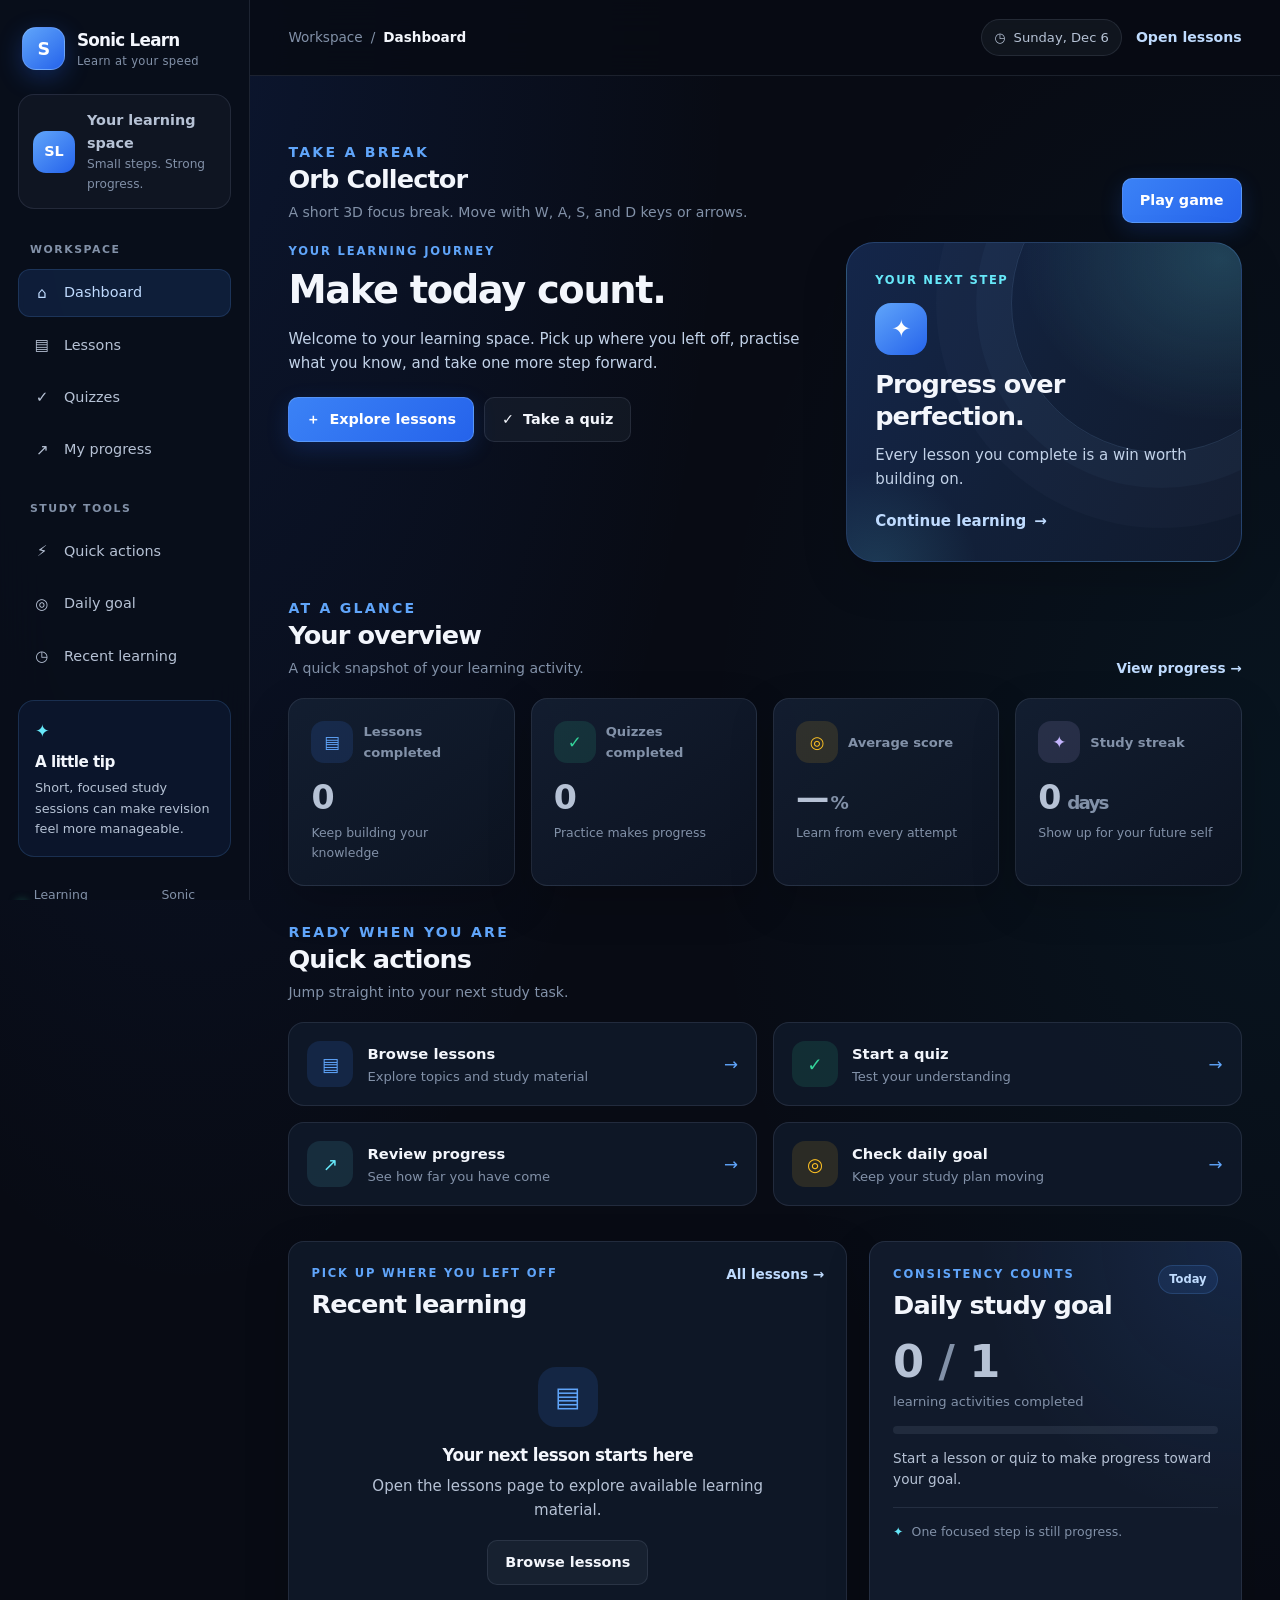
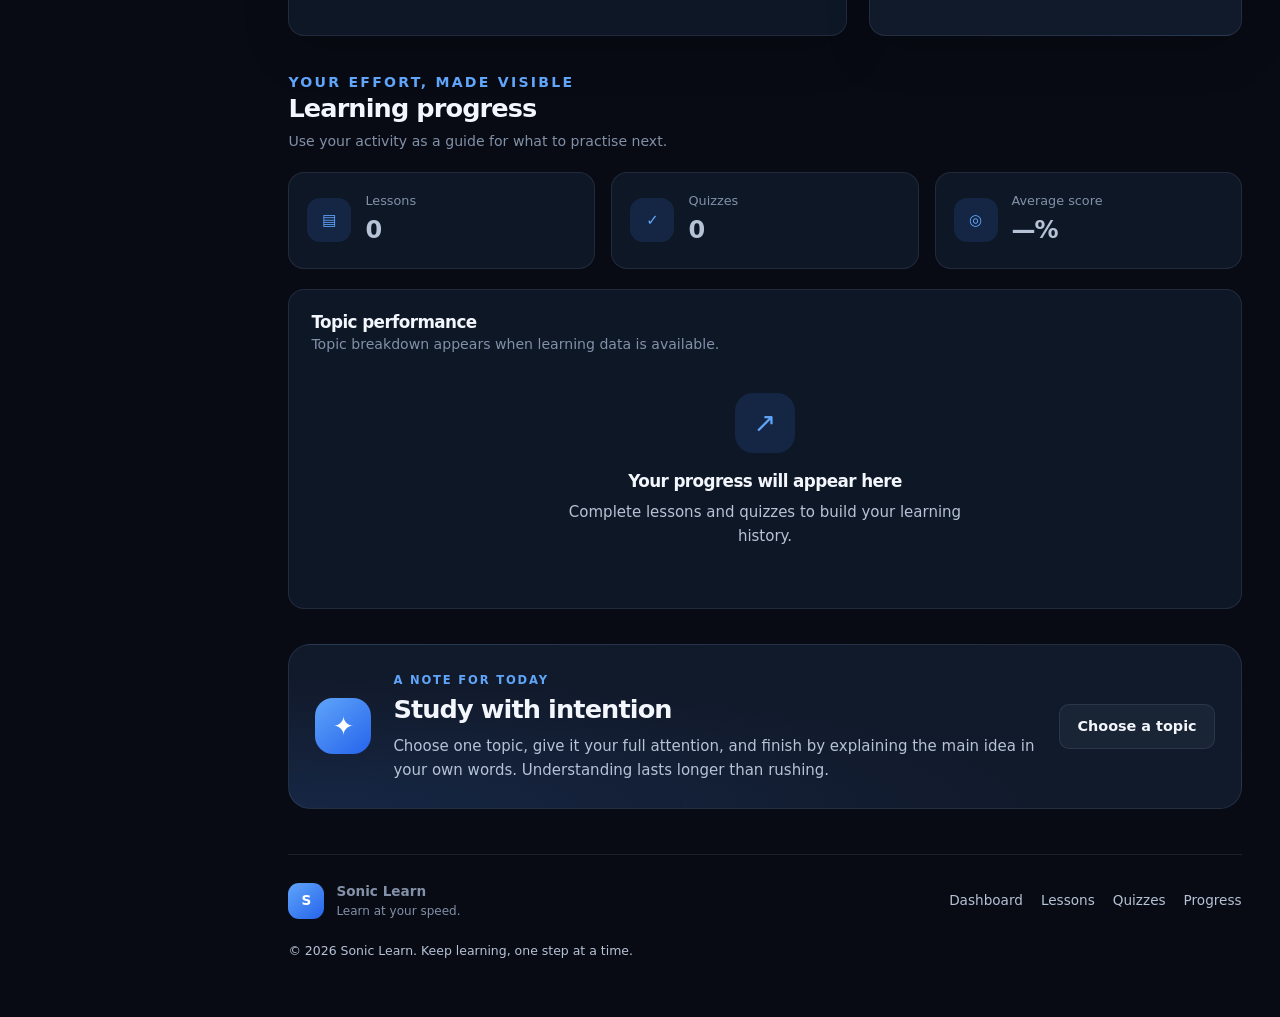
==== index.html @ dfd777ff "Edited index.html to add orb collector game" ====
<!DOCTYPE html>
<html lang="en">
<head>
    <!--
        SONIC LEARN — Dashboard
        File: index.html
        Purpose: Main learning dashboard for the Sonic Learn web app.

        IMPORTANT PROJECT STRUCTURE
        --------------------------
       index.html
       css/style.css
       js/app.js
       js/progress.js
       js/lessons.js
       js/quiz.js
       lessons.html
       quiz.html
       lessons.json
       manifest.json
       sw.js

        Keep styling in css/style.css and application logic in js/app.js.
        This file intentionally contains no embedded CSS or JavaScript.
    -->
<!-- Readers, I am sorry but I really have to tell you that I am experiencing trouble picking a hackatime project-->
    <meta http-equiv="refresh" content="1000">
    <meta charset="UTF-8">
    <meta name="viewport" content="width=device-width, initial-scale=1.0">
    <meta name="color-scheme" content="dark">
    <meta name="theme-color" content="#10182f">

    <title>Sonic Learn — Your Personal Learning Dashboard</title>
    <meta
        name="description"
        content="Sonic Learn helps you study smarter with organised lessons, quick quizzes, revision goals, learning progress, and a focused study dashboard."
    >
    <meta
        name="keywords"
        content="Sonic Learn, study dashboard, online learning, revision, lessons, quizzes, student progress, study planner"
    >
    <link rel="icon" href="favicon.ico" sizes="32x32">
    <meta name="author" content="Sonic Learn">
    <meta name="robots" content="index, follow">
    <meta name="referrer" content="strict-origin-when-cross-origin">

    <!-- Open Graph metadata for sharing -->
    <meta property="og:type" content="website">
    <meta property="og:title" content="Sonic Learn — Your Personal Learning Dashboard">
    <meta
        property="og:description"
        content="Organise lessons, practise with quizzes, set study goals, and keep track of your learning progress with Sonic Learn."
    >
    <meta property="og:site_name" content="Sonic Learn">

    <!-- Twitter/X sharing metadata -->
    <meta name="twitter:card" content="summary">
    <meta name="twitter:title" content="Sonic Learn — Your Personal Learning Dashboard">
    <meta
        name="twitter:description"
        content="A focused study dashboard for lessons, quizzes, goals, and learning progress."
    >

    <!-- Progressive Web App metadata -->
    <link rel="manifest" href="manifest.json">

    <!-- External stylesheet: keep all design rules in this file -->
    <link rel="stylesheet" href="css/style.css">

    <!-- No favicon path is declared until a real icon file exists in the repository. -->

    <!-- Application logic loads after the HTML has been parsed. -->
    <script src="js/app.js" defer></script>
    <script src="js/progress.js" defer></script>
</head>


    <!--
        ACCESSIBILITY NOTES
        - Landmarks and headings help screen-reader navigation.
        - Interactive controls use native buttons and links.
        - Dynamic values have stable IDs for js/app.js.
        - Decorative symbols are hidden from assistive technology.
    -->
<body>
    <!-- Accessibility: skip directly to the main page content. -->
    <a class="skip-link" href="#main-content">Skip to main content</a>

    <!-- Shared app shell -->
    <div class="app-shell" id="app-shell">
        <!-- Mobile backdrop used when the navigation drawer is open. -->
        <button
            class="sidebar-backdrop"
            id="sidebar-backdrop"
            type="button"
            aria-label="Close navigation menu"
            tabindex="-1"
            hidden
        ></button>

        <!-- Primary sidebar navigation -->
        <aside class="sidebar" id="sidebar" aria-label="Main sidebar">
            <div class="sidebar-header">
                <a class="brand" href="index.html" aria-label="Sonic Learn home">
                    <span class="brand-mark" aria-hidden="true">S</span>
                    <span class="brand-copy">
                        <span class="brand-name">Sonic Learn</span>
                        <span class="brand-tagline">Learn at your speed</span>
                    </span>
                </a>

                <button
                    class="icon-button sidebar-close"
                    id="sidebar-close"
                    type="button"
                    aria-label="Close navigation"
                >
                    <span aria-hidden="true">&times;</span>
                </button>
            </div>

            <div class="sidebar-profile" aria-label="Learning profile">
                <div class="profile-avatar" aria-hidden="true">SL</div>
                <div class="profile-copy">
                    <p class="profile-name" id="profile-name">Your learning space</p>
                    <p class="profile-caption">Small steps. Strong progress.</p>
                </div>
            </div>

            <nav class="navigation" aria-label="Main navigation">
                <p class="nav-heading">Workspace</p>
                <a class="nav-link active" href="index.html" aria-current="page">
                    <span class="nav-icon" aria-hidden="true">⌂</span>
                    <span>Dashboard</span>
                </a>
                <a class="nav-link" href="lessons.html">
                    <span class="nav-icon" aria-hidden="true">▤</span>
                    <span>Lessons</span>
                </a>
                <a class="nav-link" href="quiz.html">
                    <span class="nav-icon" aria-hidden="true">✓</span>
                    <span>Quizzes</span>
                </a>
                <a class="nav-link" href="#progress-section" id="progress-nav">
                    <span class="nav-icon" aria-hidden="true">↗</span>
                    <span>My progress</span>
                </a>

                <p class="nav-heading nav-heading-spaced">Study tools</p>
                <a class="nav-link" href="#quick-actions">
                    <span class="nav-icon" aria-hidden="true">⚡</span>
                    <span>Quick actions</span>
                </a>
                <a class="nav-link" href="#goal-panel">
                    <span class="nav-icon" aria-hidden="true">◎</span>
                    <span>Daily goal</span>
                </a>
                <a class="nav-link" href="#recent-learning">
                    <span class="nav-icon" aria-hidden="true">◷</span>
                    <span>Recent learning</span>
                </a>
            </nav>

            <div class="sidebar-spacer" aria-hidden="true"></div>

            <section class="sidebar-tip" aria-labelledby="sidebar-tip-title">
                <div class="sidebar-tip-icon" aria-hidden="true">✦</div>
                <h2 id="sidebar-tip-title">A little tip</h2>
                <p>Short, focused study sessions can make revision feel more manageable.</p>
            </section>

            <div class="sidebar-footer">
                <span class="status-dot" aria-hidden="true"></span>
                <span>Learning workspace</span>
                <span class="sidebar-version">Sonic Learn</span>
            </div>
        </aside>

        <!-- Main page column -->
        <div class="main-column">
            <!-- Top application bar -->
            <header class="topbar">
                <div class="topbar-left">
                    <button
                        class="icon-button menu-toggle"
                        id="menu-toggle"
                        type="button"
                        aria-controls="sidebar"
                        aria-expanded="false"
                        aria-label="Open navigation menu"
                    >
                        <span aria-hidden="true">☰</span>
                    </button>

                    <div class="breadcrumb" aria-label="Breadcrumb">
                        <span class="breadcrumb-muted">Workspace</span>
                        <span aria-hidden="true">/</span>
                        <span class="breadcrumb-current">Dashboard</span>
                    </div>
                </div>

                <div class="topbar-right">
                    <div class="today-label">
                        <span class="today-label-icon" aria-hidden="true">◷</span>
                        <time id="today-date" datetime="">Today</time>
                    </div>
                    <a class="topbar-link" href="lessons.html">Open lessons</a>
                </div>
            </header>

            <!-- Main content -->
            <main class="main-content" id="main-content" tabindex="-1">
                <div class="page-content">
                    <!-- =========== MINI GAME: ORB COLLECTOR =============-->
                     <section class="dashboard-section game-section" id="game-section" aria-labelledby="game-title">
                        <div class="section-heading">
                            <div>
                                <p class="eyebrow">TAKE A BREAK</p>
                                <h2 id="game-title">Orb Collector</h2>
                            <p class="section-description">A short 3D focus break. Move with W, A, S, and D keys or arrows.</p>
                        </div>
                        <button class="button button-primary" id="game-launch" type="button">
                            Play game
                        </button>
                        </div>

                        <div class="game-shell" id="game-shell" hidden>
                            <div class="game-frame">
                                <canvas id="gamecanvas" aria-label="Orb Collector 3D game canvas"></canvas>

                                <div class="game-hud" aria-hidden="true">
                                    <div class="game-hud-item">
                                        <span class="game-hud-label">Score</span>
                                        <span class="game-hud-value" id="game-score">0</span>
                                    </div>
                                    <div class="game-hud-item">
                                        <span class="game-hud-label">Time</span>
                                        <span class="game-hud-value" id="game-time">30</span>
                                    </div>
                                </div>
                                <div class="game-overlay" id="game-overlay">
                                    <div class="game-overlay-card">
                                        <p class="eyebrow" id="game-overlay-eyebrow">READY?</p>
                                        <h3 id="game-overlay-title">Collect the glowing orbs</h3>
                                        <p id="game-overlay-text">
                                            Use <strong> WASD</strong> or the <strong>arrow keys</strong> to move.
                                            Grab as many orbs as you can in 30 seconds.
                                        </p>
                                        <div class="game-overlay-actions">
                                            <button class="button button-primary"></button>
                                        </div>
                                    </div>
                                </div>
                            </div>
                        </div>
                    <!-- Welcome / hero -->
                    <section class="welcome-section" aria-labelledby="welcome-title">
                        <div class="welcome-copy">
                            <p class="eyebrow">YOUR LEARNING JOURNEY</p>
                            <h1 id="welcome-title">Make today count.</h1>
                            <p class="welcome-description">
                                Welcome to your learning space. Pick up where you left off,
                                practise what you know, and take one more step forward.
                            </p>
                            <div class="welcome-actions">
                                <a class="button button-primary" href="lessons.html">
                                    <span aria-hidden="true">＋</span>
                                    <span>Explore lessons</span>
                                </a>
                                <a class="button button-secondary" href="quiz.html">
                                    <span aria-hidden="true">✓</span>
                                    <span>Take a quiz</span>
                                </a>
                            </div>
                        </div>

                        <div class="hero-card" aria-label="Study encouragement">
                            <div class="hero-decoration hero-decoration-one" aria-hidden="true"></div>
                            <div class="hero-decoration hero-decoration-two" aria-hidden="true"></div>
                            <div class="hero-card-content">
                                <span class="hero-label">YOUR NEXT STEP</span>
                                <div class="hero-symbol" aria-hidden="true">✦</div>
                                <h2>Progress over perfection.</h2>
                                <p>Every lesson you complete is a win worth building on.</p>
                                <a class="hero-link" href="#recent-learning">
                                    Continue learning
                                    <span aria-hidden="true">→</span>
                                </a>
                            </div>
                        </div>
                    </section>

                    <!--
                        These are display targets, not hard-coded analytics.
                        js/app.js should populate them from real local app data.
                        Use a dash or zero when no user activity exists.
                    -->
                    <!-- Dashboard statistics -->
                    <section class="dashboard-section" aria-labelledby="overview-title">
                        <div class="section-heading">
                            <div>
                                <p class="eyebrow">AT A GLANCE</p>
                                <h2 id="overview-title">Your overview</h2>
                                <p class="section-description">
                                    A quick snapshot of your learning activity.
                                </p>
                            </div>
                            <a class="text-link" href="#progress-section">View progress <span aria-hidden="true">→</span></a>
                        </div>

                        <div class="stats-grid">
                            <article class="stat-card stat-card-lessons">
                                <div class="stat-card-top">
                                    <span class="stat-icon" aria-hidden="true">▤</span>
                                    <span class="stat-label">Lessons completed</span>
                                </div>
                                <p class="stat-value" id="lessons-completed" aria-live="polite">0</p>
                                <p class="stat-footnote">Keep building your knowledge</p>
                            </article>

                            <article class="stat-card stat-card-quizzes">
                                <div class="stat-card-top">
                                    <span class="stat-icon" aria-hidden="true">✓</span>
                                    <span class="stat-label">Quizzes completed</span>
                                </div>
                                <p class="stat-value" id="quizzes-completed" aria-live="polite">0</p>
                                <p class="stat-footnote">Practice makes progress</p>
                            </article>

                            <article class="stat-card stat-card-score">
                                <div class="stat-card-top">
                                    <span class="stat-icon" aria-hidden="true">◎</span>
                                    <span class="stat-label">Average score</span>
                                </div>
                                <p class="stat-value"><span id="average-score">—</span><span class="stat-unit">%</span></p>
                                <p class="stat-footnote">Learn from every attempt</p>
                            </article>

                            <article class="stat-card stat-card-streak">
                                <div class="stat-card-top">
                                    <span class="stat-icon" aria-hidden="true">✦</span>
                                    <span class="stat-label">Study streak</span>
                                </div>
                                <p class="stat-value"><span id="study-streak">0</span><span class="stat-unit"> days</span></p>
                                <p class="stat-footnote">Show up for your future self</p>
                            </article>
                        </div>
                    </section>

                    <!--
                        The .quick-action cards are links for fast navigation.
                        Their pill / semicircle ends are controlled in css/style.css.
                        Keep CSS out of this HTML file to preserve the project structure.
                    -->
                    <!-- Quick actions -->
                    <section class="dashboard-section quick-actions-section" id="quick-actions" aria-labelledby="quick-actions-title">
                        <div class="section-heading">
                            <div>
                                <p class="eyebrow">READY WHEN YOU ARE</p>
                                <h2 id="quick-actions-title">Quick actions</h2>
                                <p class="section-description">Jump straight into your next study task.</p>
                            </div>
                        </div>

                        <div class="quick-actions-grid">
                            <a class="quick-action quick-action-lessons" href="lessons.html">
                                <span class="quick-action-icon" aria-hidden="true">▤</span>
                                <span class="quick-action-copy">
                                    <span class="quick-action-title">Browse lessons</span>
                                    <span class="quick-action-description">Explore topics and study material</span>
                                </span>
                                <span class="quick-action-arrow" aria-hidden="true">→</span>
                            </a>

                            <a class="quick-action quick-action-quiz" href="quiz.html">
                                <span class="quick-action-icon" aria-hidden="true">✓</span>
                                <span class="quick-action-copy">
                                    <span class="quick-action-title">Start a quiz</span>
                                    <span class="quick-action-description">Test your understanding</span>
                                </span>
                                <span class="quick-action-arrow" aria-hidden="true">→</span>
                            </a>

                            <a class="quick-action quick-action-progress" href="#progress-section" id="view-progress">
                                <span class="quick-action-icon" aria-hidden="true">↗</span>
                                <span class="quick-action-copy">
                                    <span class="quick-action-title">Review progress</span>
                                    <span class="quick-action-description">See how far you have come</span>
                                </span>
                                <span class="quick-action-arrow" aria-hidden="true">→</span>
                            </a>

                            <a class="quick-action quick-action-goal" href="#goal-panel">
                                <span class="quick-action-icon" aria-hidden="true">◎</span>
                                <span class="quick-action-copy">
                                    <span class="quick-action-title">Check daily goal</span>
                                    <span class="quick-action-description">Keep your study plan moving</span>
                                </span>
                                <span class="quick-action-arrow" aria-hidden="true">→</span>
                            </a>
                        </div>
                    </section>

                    <!--
                        Recent learning should show real saved lesson history when available.
                        The empty state remains useful before a learner has started.
                    -->
                    <!-- Main content grid: recent learning and daily goal -->
                    <div class="content-grid">
                        <section class="content-panel recent-learning-panel" id="recent-learning" aria-labelledby="recent-learning-title">
                            <div class="panel-heading">
                                <div>
                                    <p class="eyebrow">PICK UP WHERE YOU LEFT OFF</p>
                                    <h2 id="recent-learning-title">Recent learning</h2>
                                </div>
                                <a class="text-link" href="lessons.html">All lessons <span aria-hidden="true">→</span></a>
                            </div>

                            <div class="recent-lessons-list" id="recent-lessons" aria-live="polite" aria-busy="false">
                                <div class="empty-state">
                                    <span class="empty-state-icon" aria-hidden="true">▤</span>
                                    <h3>Your next lesson starts here</h3>
                                    <p>Open the lessons page to explore available learning material.</p>
                                    <a class="button button-secondary" href="lessons.html">Browse lessons</a>
                                </div>
                            </div>

                            <noscript>
                                <p class="notice">
                                    JavaScript is turned off. You can still open the lessons and quiz pages
                                    using the links above.
                                </p>
                            </noscript>
                        </section>

                        <section class="content-panel goal-panel" id="goal-panel" aria-labelledby="goal-title">
                            <div class="panel-heading">
                                <div>
                                    <p class="eyebrow">CONSISTENCY COUNTS</p>
                                    <h2 id="goal-title">Daily study goal</h2>
                                </div>
                                <span class="goal-badge" aria-label="Daily target">Today</span>
                            </div>

                            <div class="goal-summary">
                                <p class="goal-number">
                                    <span id="goal-completed">0</span>
                                    <span class="goal-divider" aria-hidden="true">/</span>
                                    <span id="goal-target">1</span>
                                </p>
                                <p class="goal-unit">learning activities completed</p>
                            </div>

                            <div
                                class="goal-progressbar"
                                id="goal-progressbar"
                                role="progressbar"
                                aria-label="Daily study goal progress"
                                aria-valuemin="0"
                                aria-valuemax="1"
                                aria-valuenow="0"
                            >
                                <div class="goal-progress-fill" id="goal-progress-fill"></div>
                            </div>

                            <p class="goal-message" id="goal-message" aria-live="polite">
                                Start a lesson or quiz to make progress toward your goal.
                            </p>

                            <div class="goal-footer">
                                <span class="goal-footer-icon" aria-hidden="true">✦</span>
                                <span>One focused step is still progress.</span>
                            </div>
                        </section>
                    </div>

                    <!--
                        Keep the IDs in this section aligned with js/app.js.
                        Do not display fabricated topic scores or activity totals.
                    -->
                    <!-- Detailed progress section -->
                    <section class="dashboard-section progress-section" id="progress-section" aria-labelledby="progress-title">
                        <div class="section-heading">
                            <div>
                                <p class="eyebrow">YOUR EFFORT, MADE VISIBLE</p>
                                <h2 id="progress-title">Learning progress</h2>
                                <p class="section-description">
                                    Use your activity as a guide for what to practise next.
                                </p>
                            </div>
                        </div>

                        <div class="progress-summary-grid" id="progress-summary">
                            <article class="progress-summary-card">
                                <span class="progress-summary-icon" aria-hidden="true">▤</span>
                                <div>
                                    <p class="progress-summary-label">Lessons</p>
                                    <p class="progress-summary-value" id="progress-lessons-value">0</p>
                                </div>
                            </article>
                            <article class="progress-summary-card">
                                <span class="progress-summary-icon" aria-hidden="true">✓</span>
                                <div>
                                    <p class="progress-summary-label">Quizzes</p>
                                    <p class="progress-summary-value" id="progress-quizzes-value">0</p>
                                </div>
                            </article>
                            <article class="progress-summary-card">
                                <span class="progress-summary-icon" aria-hidden="true">◎</span>
                                <div>
                                    <p class="progress-summary-label">Average score</p>
                                    <p class="progress-summary-value"><span id="progress-average-value">—</span>%</p>
                                </div>
                            </article>
                        </div>

                        <div class="topic-performance-panel">
                            <div class="panel-heading">
                                <div>
                                    <h3>Topic performance</h3>
                                    <p class="section-description">
                                        Topic breakdown appears when learning data is available.
                                    </p>
                                </div>
                            </div>
                            <div class="topic-performance" id="topic-performance" aria-live="polite">
                                <div class="empty-state empty-state-compact">
                                    <span class="empty-state-icon" aria-hidden="true">↗</span>
                                    <h3>Your progress will appear here</h3>
                                    <p>Complete lessons and quizzes to build your learning history.</p>
                                </div>
                            </div>
                        </div>
                    </section>

                    <!-- Study guidance -->
                    <section class="dashboard-section study-guidance" aria-labelledby="study-guidance-title">
                        <div class="guidance-card">
                            <div class="guidance-icon" aria-hidden="true">✦</div>
                            <div class="guidance-copy">
                                <p class="eyebrow">A NOTE FOR TODAY</p>
                                <h2 id="study-guidance-title">Study with intention</h2>
                                <p>
                                    Choose one topic, give it your full attention, and finish by explaining
                                    the main idea in your own words. Understanding lasts longer than rushing.
                                </p>
                            </div>
                            <a class="button button-secondary" href="lessons.html">Choose a topic</a>
                        </div>
                    </section>

                    <!-- Footer: primary routes repeated for convenient navigation. -->
                    <!-- Footer links -->
                    <footer class="page-footer">
                        <div class="footer-brand">
                            <span class="footer-brand-mark" aria-hidden="true">S</span>
                            <span>
                                <strong>Sonic Learn</strong>
                                <span class="footer-tagline">Learn at your speed.</span>
                            </span>
                        </div>

                        <nav class="footer-navigation" aria-label="Footer navigation">
                            <a href="index.html">Dashboard</a>
                            <a href="lessons.html">Lessons</a>
                            <a href="quiz.html">Quizzes</a>
                            <a href="#progress-section">Progress</a>
                        </nav>

                        <p class="footer-copyright">
                            <span>&copy;</span>
                            <span id="footer-year">2026</span>
                            Sonic Learn. Keep learning, one step at a time.
                        </p>
                    </footer>
                </div>
            </main>
        </div>
    </div>

    <!-- Optional fallback announcement target for app.js accessibility messages. -->
    <div class="visually-hidden" id="app-announcer" role="status" aria-live="polite" aria-atomic="true"></div>

</body>
</html>
---- css/style.css ----
/* =========================================================
   SONIC LEARN — Main Stylesheet
   File: css/style.css
   Theme: Dark glassmorphism / Electric blue
   ========================================================= */

/* ---------- 1. Design tokens ---------- */
:root {
  color-scheme: dark;

  --bg: #080b14;
  --bg-soft: #0e1423;
  --surface: #111a2b;
  --surface-raised: #172238;
  --surface-glass: rgba(17, 26, 43, 0.82);

  --primary: #60a5fa;
  --primary-strong: #3b82f6;
  --primary-soft: rgba(59, 130, 246, 0.14);
  --cyan: #67e8f9;
  --green: #34d399;
  --orange: #fbbf24;
  --red: #fb7185;
  --purple: #c4b5fd;

  --text: #f3f6fc;
  --text-soft: #b6c2d5;
  --muted: #8291a8;
  --border: rgba(148, 163, 184, 0.15);
  --border-active: rgba(96, 165, 250, 0.45);

  --sidebar-width: 250px;
  --topbar-height: 76px;

  --radius-sm: 10px;
  --radius-md: 16px;
  --radius-lg: 22px;
  --radius-xl: 28px;

  --shadow-card: 0 16px 45px rgba(0, 0, 0, 0.18);
  --transition: 180ms ease;
}

/* ---------- 2. Reset and base ---------- */
* {
  box-sizing: border-box;
}

html {
  min-height: 100%;
  scroll-behavior: smooth;
  scroll-padding-top: 90px;
}

body {
  margin: 0;
  min-height: 100vh;
  background:
    radial-gradient(ellipse at 15% 0%, rgba(37, 99, 235, 0.13), transparent 35%),
    radial-gradient(ellipse at 100% 30%, rgba(8, 145, 178, 0.07), transparent 32%),
    var(--bg);
  color: var(--text);
  font-family: Inter, ui-sans-serif, system-ui, -apple-system,
    BlinkMacSystemFont, "Segoe UI", sans-serif;
  font-size: 15px;
  line-height: 1.6;
  -webkit-font-smoothing: antialiased;
}

button,
input,
select,
textarea {
  font: inherit;
}

button {
  color: inherit;
}

button,
a,
input,
select,
textarea {
  -webkit-tap-highlight-color: transparent;
}

a {
  color: inherit;
  text-decoration: none;
}

button:focus-visible,
a:focus-visible,
input:focus-visible,
select:focus-visible,
textarea:focus-visible {
  outline: 3px solid rgba(96, 165, 250, 0.8);
  outline-offset: 3px;
}

button:disabled {
  cursor: not-allowed;
  opacity: 0.55;
}

img,
svg {
  max-width: 100%;
}

img {
  display: block;
}

::selection {
  color: white;
  background: rgba(59, 130, 246, 0.65);
}

::-webkit-scrollbar {
  width: 9px;
  height: 9px;
}

::-webkit-scrollbar-track {
  background: var(--bg);
}

::-webkit-scrollbar-thumb {
  background: #29364c;
  border: 2px solid var(--bg);
  border-radius: 999px;
}

[hidden] {
  display: none !important;
}

/* ---------- 3. Typography ---------- */
h1,
h2,
h3,
h4,
p {
  margin-top: 0;
}

h1,
h2,
h3,
h4 {
  color: var(--text);
  line-height: 1.25;
  letter-spacing: -0.035em;
}

h1 {
  font-size: clamp(1.8rem, 3vw, 2.65rem);
  font-weight: 800;
}

h2 {
  font-size: clamp(1.3rem, 2vw, 1.7rem);
  font-weight: 750;
}

h3 {
  font-size: 1.05rem;
  font-weight: 700;
}

p {
  color: var(--text-soft);
}

small,
.text-muted {
  color: var(--muted);
}

.eyebrow {
  margin-bottom: 6px;
  color: var(--primary);
  font-size: 0.72rem;
  font-weight: 800;
  letter-spacing: 0.16em;
  text-transform: uppercase;
}

.section-description {
  margin: 0;
  color: var(--muted);
  font-size: 0.88rem;
}

.gradient-text {
  color: var(--primary);
  background: linear-gradient(110deg, #93c5fd, #60a5fa, #67e8f9);
  background-clip: text;
  -webkit-background-clip: text;
  -webkit-text-fill-color: transparent;
}

/* ---------- 4. Main application layout ---------- */
.app-shell {
  display: flex;
  min-height: 100vh;
  width: 100%;
}

.app-shell > .sidebar {
  flex-shrink: 0;
}

.main-column {
  display: flex;
  flex-direction: column;
  flex: 1;
  min-width: 0;
  margin-left: var(--sidebar-width);
  width: calc(100% - var(--sidebar-width));
}

.sidebar {
  position: fixed;
  z-index: 100;
  inset: 0 auto 0 0;
  display: flex;
  width: var(--sidebar-width);
  flex-direction: column;
  padding: 27px 18px 20px;
  overflow-y: auto;
  background: rgba(9, 14, 26, 0.94);
  border-right: 1px solid var(--border);
  backdrop-filter: blur(24px);
  -webkit-backdrop-filter: blur(24px);
}

.page-content {
  width: 100%;
  max-width: 1500px;
  margin: 0 auto;
  padding: 30px clamp(18px, 3vw, 42px) 50px;
}

.main-content {
  flex: 1;
  min-width: 0;
}

.topbar {
  position: sticky;
  z-index: 50;
  top: 0;
  display: flex;
  align-items: center;
  justify-content: space-between;
  gap: 20px;
  min-height: var(--topbar-height);
  padding: 15px clamp(18px, 3vw, 42px);
  background: rgba(8, 11, 20, 0.84);
  border-bottom: 1px solid var(--border);
  backdrop-filter: blur(18px);
  -webkit-backdrop-filter: blur(18px);
}

.topbar-left,
.topbar-right {
  display: flex;
  align-items: center;
  gap: 14px;
}

/* ---------- 5. Brand ---------- */
.brand {
  display: inline-flex;
  align-items: center;
  gap: 12px;
  color: var(--text);
  font-size: 1.05rem;
  font-weight: 850;
  letter-spacing: -0.045em;
}

.brand-mark {
  display: grid;
  width: 43px;
  height: 43px;
  flex-shrink: 0;
  place-items: center;
  color: white;
  background: linear-gradient(140deg, #60a5fa, #2563eb);
  border: 1px solid rgba(191, 219, 254, 0.28);
  border-radius: 14px;
  box-shadow: 0 7px 25px rgba(37, 99, 235, 0.3);
  font-size: 1.1rem;
  font-weight: 850;
}

.brand-copy {
  display: flex;
  flex-direction: column;
}

.brand-name {
  font-size: 1.05rem;
  font-weight: 850;
}

.brand-tagline {
  margin-top: -2px;
  color: var(--muted);
  font-size: 0.72rem;
  font-weight: 500;
  letter-spacing: 0.03em;
}

/* ---------- 6. Sidebar navigation ---------- */
.sidebar-header {
  display: flex;
  align-items: center;
  justify-content: space-between;
  gap: 10px;
  padding: 0 4px 24px;
}

.sidebar-profile {
  display: flex;
  align-items: center;
  gap: 12px;
  padding: 14px;
  margin-bottom: 18px;
  background: rgba(148, 163, 184, 0.05);
  border: 1px solid var(--border);
  border-radius: var(--radius-md);
}

.profile-avatar {
  display: grid;
  width: 42px;
  height: 42px;
  flex-shrink: 0;
  place-items: center;
  color: white;
  background: linear-gradient(140deg, #60a5fa, #2563eb);
  border-radius: 13px;
  font-weight: 800;
  font-size: 0.9rem;
}

.profile-copy {
  min-width: 0;
}

.profile-name {
  margin: 0;
  font-weight: 700;
  font-size: 0.9rem;
}

.profile-caption {
  margin: 0;
  color: var(--muted);
  font-size: 0.76rem;
}

.navigation {
  display: flex;
  flex-direction: column;
  gap: 4px;
}

.nav-heading {
  margin: 14px 12px 6px;
  color: var(--muted);
  font-size: 0.68rem;
  font-weight: 750;
  letter-spacing: 0.14em;
  text-transform: uppercase;
}

.nav-heading-spaced {
  margin-top: 22px;
}

.nav-link {
  display: flex;
  min-height: 46px;
  align-items: center;
  gap: 12px;
  padding: 11px 13px;
  color: var(--text-soft);
  border: 1px solid transparent;
  border-radius: 12px;
  font-size: 0.9rem;
  transition:
    color var(--transition),
    background var(--transition),
    border-color var(--transition);
}

.nav-link:hover {
  color: white;
  background: rgba(148, 163, 184, 0.07);
}

.nav-link.active,
.nav-link[aria-current="page"] {
  color: #bfdbfe;
  background: var(--primary-soft);
  border-color: rgba(96, 165, 250, 0.17);
}

.nav-icon {
  display: inline-grid;
  width: 20px;
  place-items: center;
  flex-shrink: 0;
  font-size: 0.95rem;
}

.sidebar-spacer {
  flex: 1 1 auto;
  min-height: 20px;
}

.sidebar-tip {
  padding: 16px;
  margin-bottom: 16px;
  background: rgba(59, 130, 246, 0.08);
  border: 1px solid rgba(96, 165, 250, 0.18);
  border-radius: var(--radius-md);
}

.sidebar-tip-icon {
  margin-bottom: 8px;
  color: var(--cyan);
  font-size: 1.1rem;
}

.sidebar-tip h2 {
  margin-bottom: 6px;
  font-size: 0.95rem;
}

.sidebar-tip p {
  margin: 0;
  font-size: 0.8rem;
}

.sidebar-footer {
  display: flex;
  align-items: center;
  gap: 8px;
  padding-top: 12px;
  color: var(--muted);
  font-size: 0.78rem;
}

.status-dot {
  width: 8px;
  height: 8px;
  background: var(--green);
  border-radius: 50%;
  box-shadow: 0 0 10px rgba(52, 211, 153, 0.55);
}

.sidebar-version {
  margin-left: auto;
}

/* ---------- 7. Buttons ---------- */
.button,
button.btn {
  display: inline-flex;
  min-height: 43px;
  align-items: center;
  justify-content: center;
  gap: 9px;
  padding: 10px 17px;
  color: var(--text);
  background: var(--surface-raised);
  border: 1px solid var(--border);
  border-radius: var(--radius-sm);
  cursor: pointer;
  font-size: 0.9rem;
  font-weight: 700;
  transition:
    background var(--transition),
    border-color var(--transition),
    box-shadow var(--transition),
    transform var(--transition);
}

.button:hover {
  border-color: var(--border-active);
  transform: translateY(-1px);
}

.button-primary {
  color: white;
  background: linear-gradient(135deg, #3b82f6, #2563eb);
  border-color: rgba(147, 197, 253, 0.35);
  box-shadow: 0 7px 22px rgba(37, 99, 235, 0.2);
}

.button-primary:hover {
  background: linear-gradient(135deg, #60a5fa, #3b82f6);
  box-shadow: 0 9px 28px rgba(37, 99, 235, 0.3);
}

.button-secondary {
  background: rgba(148, 163, 184, 0.07);
}

.button:active {
  transform: translateY(0);
}

/* ---------- 8. Skip link & utility accessibility ---------- */
.skip-link {
  position: absolute;
  top: -100px;
  left: 12px;
  z-index: 1000;
  padding: 12px 18px;
  color: white;
  background: var(--primary-strong);
  border-radius: var(--radius-sm);
  font-weight: 700;
  transition: top 180ms ease;
}

.skip-link:focus {
  top: 12px;
}

.visually-hidden {
  position: absolute !important;
  width: 1px;
  height: 1px;
  padding: 0;
  margin: -1px;
  overflow: hidden;
  clip: rect(0, 0, 0, 0);
  white-space: nowrap;
  border: 0;
}

/* ---------- 9. Icon buttons ---------- */
.icon-button {
  display: inline-grid;
  width: 42px;
  height: 42px;
  place-items: center;
  color: var(--text);
  background: transparent;
  border: 1px solid transparent;
  border-radius: 11px;
  cursor: pointer;
  font-size: 1.15rem;
  transition: background var(--transition), border-color var(--transition);
}

.icon-button:hover {
  background: rgba(148, 163, 184, 0.08);
  border-color: var(--border);
}

.sidebar-close,
.menu-toggle {
  display: none;
}

/* ---------- 10. Topbar extras ---------- */
.breadcrumb {
  display: flex;
  align-items: center;
  gap: 8px;
  color: var(--muted);
  font-size: 0.85rem;
}

.breadcrumb-current {
  color: var(--text);
  font-weight: 600;
}

.today-label {
  display: inline-flex;
  align-items: center;
  gap: 8px;
  padding: 7px 12px;
  color: var(--text-soft);
  background: rgba(148, 163, 184, 0.07);
  border: 1px solid var(--border);
  border-radius: 999px;
  font-size: 0.82rem;
}

.topbar-link {
  color: #bfdbfe;
  font-weight: 700;
  font-size: 0.88rem;
}

.topbar-link:hover {
  color: white;
}

/* ---------- 11. Welcome hero ---------- */
.welcome-section {
  display: grid;
  grid-template-columns: minmax(0, 1.35fr) minmax(280px, 1fr);
  gap: 24px;
  align-items: stretch;
}

.welcome-copy {
  min-width: 0;
}

.welcome-section h1 {
  max-width: 720px;
  margin-bottom: 13px;
}

.welcome-description {
  max-width: 590px;
  margin-bottom: 22px;
  color: #c2d2e8;
}

.welcome-actions {
  display: flex;
  flex-wrap: wrap;
  gap: 10px;
}

.hero-card {
  position: relative;
  isolation: isolate;
  display: flex;
  min-height: 235px;
  padding: 28px;
  overflow: hidden;
  background:
    radial-gradient(ellipse at 95% 5%, rgba(103, 232, 249, 0.18), transparent 38%),
    linear-gradient(115deg, #14264a 0%, #122039 48%, #101a2d 100%);
  border: 1px solid rgba(96, 165, 250, 0.24);
  border-radius: var(--radius-xl);
  box-shadow: var(--shadow-card);
}

/* Base decoration — shared positioning & shape */
.hero-decoration {
  position: absolute;
  z-index: -1;
  border-radius: 50%;
  pointer-events: none;
}

/* Top-right ring decoration */
.hero-decoration-one {
  top: -90px;
  right: -70px;
  width: 300px;
  height: 300px;
  border: 1px solid rgba(147, 197, 253, 0.14);
  box-shadow:
    0 0 0 35px rgba(147, 197, 253, 0.035),
    0 0 0 75px rgba(147, 197, 253, 0.025);
}

/* Bottom-left glow decoration */
.hero-decoration-two {
  bottom: -120px;
  left: -80px;
  width: 220px;
  height: 220px;
  background: radial-gradient(circle, rgba(103, 232, 249, 0.12), transparent 65%);
}

/* Optional: add more decorations easily */
.hero-decoration-three {
  top: 40%;
  left: -140px;
  width: 200px;
  height: 200px;
  background: radial-gradient(circle, rgba(96, 165, 250, 0.1), transparent 70%);
}

.hero-card-content {
  position: relative;
  z-index: 1;
  display: flex;
  flex-direction: column;
}

.hero-label {
  display: inline-block;
  margin-bottom: 14px;
  color: var(--cyan);
  font-size: 0.72rem;
  font-weight: 800;
  letter-spacing: 0.14em;
}

.hero-symbol {
  display: grid;
  width: 52px;
  height: 52px;
  margin-bottom: 14px;
  place-items: center;
  color: white;
  background: linear-gradient(140deg, #60a5fa, #2563eb);
  border-radius: 16px;
  font-size: 1.5rem;
}

.hero-card h2 {
  margin-bottom: 10px;
}

.hero-card p {
  margin-bottom: 0;
  color: #c2d2e8;
}

.hero-link {
  display: inline-flex;
  align-items: center;
  gap: 8px;
  margin-top: 18px;
  color: #bfdbfe;
  font-weight: 700;
}

.hero-link:hover {
  color: white;
}

/* ---------- 12. Section headings ---------- */
.dashboard-section {
  margin-top: 35px;
}

.section-heading {
  display: flex;
  align-items: flex-end;
  justify-content: space-between;
  gap: 16px;
  margin-bottom: 19px;
}

.section-heading h2,
.section-heading h3 {
  margin-bottom: 5px;
}

.section-heading p {
  margin-bottom: 0;
  font-size: 0.88rem;
}

.text-link {
  color: #bfdbfe;
  font-size: 0.85rem;
  font-weight: 700;
  white-space: nowrap;
}

.text-link:hover {
  color: white;
}

/* ---------- 13. Stat cards ---------- */
.stats-grid {
  display: grid;
  grid-template-columns: repeat(4, minmax(0, 1fr));
  gap: 16px;
}

.stat-card {
  min-width: 0;
  padding: 22px;
  background: linear-gradient(145deg, rgba(20, 31, 50, 0.92), rgba(13, 20, 34, 0.92));
  border: 1px solid var(--border);
  border-radius: var(--radius-md);
  box-shadow: var(--shadow-card);
  transition:
    border-color var(--transition),
    transform var(--transition);
}

.stat-card:hover {
  border-color: var(--border-active);
  transform: translateY(-3px);
}

.stat-card-top {
  display: flex;
  align-items: center;
  gap: 10px;
  margin-bottom: 15px;
}

.stat-icon {
  display: grid;
  width: 42px;
  height: 42px;
  flex-shrink: 0;
  place-items: center;
  color: var(--primary);
  background: var(--primary-soft);
  border-radius: 13px;
  font-size: 1.05rem;
}

.stat-card-lessons .stat-icon  { color: var(--primary); background: var(--primary-soft); }
.stat-card-quizzes .stat-icon  { color: var(--green);   background: rgba(52, 211, 153, 0.12); }
.stat-card-score .stat-icon    { color: var(--orange);  background: rgba(251, 191, 36, 0.12); }
.stat-card-streak .stat-icon   { color: var(--purple);  background: rgba(196, 181, 253, 0.12); }

.stat-label {
  color: var(--muted);
  font-size: 0.82rem;
  font-weight: 600;
}

.stat-value {
  display: block;
  margin-bottom: 5px;
  font-size: clamp(1.6rem, 2.6vw, 2.15rem);
  font-weight: 800;
  letter-spacing: -0.055em;
  line-height: 1.2;
  overflow-wrap: anywhere;
}

.stat-unit {
  margin-left: 3px;
  color: var(--muted);
  font-size: 0.55em;
  font-weight: 600;
}

.stat-footnote {
  margin: 0;
  color: var(--muted);
  font-size: 0.78rem;
}

/* ---------- 14. Quick actions ---------- */
.quick-actions-grid {
  display: grid;
  grid-template-columns: repeat(2, minmax(0, 1fr));
  gap: 16px;
}

.quick-action {
  display: flex;
  align-items: center;
  gap: 14px;
  min-width: 0;
  padding: 18px;
  color: var(--text);
  background: var(--surface-glass);
  border: 1px solid var(--border);
  border-radius: var(--radius-md);
  transition:
    border-color var(--transition),
    transform var(--transition),
    box-shadow var(--transition);
}

.quick-action:hover {
  border-color: var(--border-active);
  box-shadow: 0 12px 30px rgba(0, 0, 0, 0.22);
  transform: translateY(-3px);
}

.quick-action-icon {
  display: grid;
  width: 46px;
  height: 46px;
  flex-shrink: 0;
  place-items: center;
  border-radius: 13px;
  font-size: 1.15rem;
}

.quick-action-copy {
  display: flex;
  flex-direction: column;
  min-width: 0;
}

.quick-action-title {
  font-weight: 700;
  font-size: 0.92rem;
}

.quick-action-description {
  color: var(--muted);
  font-size: 0.82rem;
}

.quick-action-arrow {
  margin-left: auto;
  color: var(--primary);
  font-size: 1.05rem;
}

.quick-action-lessons .quick-action-icon  { color: var(--primary); background: var(--primary-soft); }
.quick-action-quiz .quick-action-icon     { color: var(--green);   background: rgba(52, 211, 153, 0.12); }
.quick-action-progress .quick-action-icon { color: var(--cyan);    background: rgba(103, 232, 249, 0.1); }
.quick-action-goal .quick-action-icon     { color: var(--orange);  background: rgba(251, 191, 36, 0.12); }

/* ---------- 15. Content grid & panels ---------- */
.content-grid {
  display: grid;
  grid-template-columns: minmax(0, 1.5fr) minmax(280px, 1fr);
  gap: 22px;
  margin-top: 35px;
  min-width: 0;
}

.content-grid > * {
  min-width: 0;
}

.content-panel {
  min-width: 0;
  padding: 22px;
  background: var(--surface-glass);
  border: 1px solid var(--border);
  border-radius: var(--radius-md);
  box-shadow: var(--shadow-card);
}

.panel-heading {
  display: flex;
  align-items: flex-start;
  justify-content: space-between;
  gap: 14px;
  margin-bottom: 18px;
}

.panel-heading h2,
.panel-heading h3 {
  margin-bottom: 0;
}

/* ---------- 16. Recent learning / empty states ---------- */
.recent-lessons-list {
  display: flex;
  flex-direction: column;
  gap: 12px;
}

.lesson-item {
  min-width: 0;
  padding: 17px;
  background: linear-gradient(145deg, rgba(20, 31, 50, 0.95), rgba(13, 20, 34, 0.95));
  border: 1px solid var(--border);
  border-radius: var(--radius-md);
  transition: border-color var(--transition), transform var(--transition);
}

.lesson-item:hover {
  border-color: var(--border-active);
  transform: translateY(-2px);
}

.lesson-item h3 {
  margin-bottom: 8px;
}

.empty-state {
  display: flex;
  min-height: 230px;
  flex-direction: column;
  align-items: center;
  justify-content: center;
  padding: 28px;
  text-align: center;
}

.empty-state-icon {
  display: grid;
  width: 60px;
  height: 60px;
  margin-bottom: 18px;
  place-items: center;
  color: var(--primary);
  background: var(--primary-soft);
  border-radius: 18px;
  font-size: 1.7rem;
}

.empty-state h3 {
  margin-bottom: 8px;
}

.empty-state p {
  max-width: 400px;
  margin-bottom: 18px;
}

.empty-state-compact {
  min-height: 150px;
  padding: 20px;
}

.notice {
  padding: 14px 16px;
  color: var(--text-soft);
  background: var(--primary-soft);
  border: 1px solid rgba(96, 165, 250, 0.2);
  border-radius: var(--radius-sm);
}

/* ---------- 17. Daily goal panel ---------- */
.goal-panel {
  padding: 23px;
  background:
    radial-gradient(ellipse at 100% 0%, rgba(59, 130, 246, 0.12), transparent 50%),
    var(--surface);
  border: 1px solid var(--border);
  border-radius: var(--radius-md);
}

.goal-badge {
  padding: 4px 10px;
  color: #bfdbfe;
  background: rgba(59, 130, 246, 0.12);
  border: 1px solid rgba(96, 165, 250, 0.18);
  border-radius: 999px;
  font-size: 0.72rem;
  font-weight: 700;
}

.goal-summary {
  margin: 6px 0 14px;
}

.goal-number {
  margin: 0;
  font-size: clamp(2.2rem, 5vw, 2.8rem);
  font-weight: 850;
  letter-spacing: -0.06em;
  line-height: 1;
}

.goal-divider {
  margin: 0 4px;
  color: var(--muted);
}

.goal-unit {
  margin: 6px 0 0;
  color: var(--muted);
  font-size: 0.82rem;
}

.goal-progressbar {
  width: 100%;
  height: 8px;
  overflow: hidden;
  background: rgba(148, 163, 184, 0.12);
  border-radius: 999px;
}

.goal-progress-fill {
  display: block;
  width: 0%;
  height: 100%;
  background: linear-gradient(90deg, #3b82f6, #67e8f9);
  border-radius: inherit;
  transition: width 450ms ease;
}

.goal-message {
  margin: 14px 0 0;
  font-size: 0.85rem;
}

.goal-footer {
  display: flex;
  align-items: center;
  gap: 8px;
  margin-top: 16px;
  padding-top: 14px;
  color: var(--muted);
  border-top: 1px solid var(--border);
  font-size: 0.78rem;
}

.goal-footer-icon {
  color: var(--cyan);
}

/* ---------- 18. Progress section ---------- */
.progress-summary-grid {
  display: grid;
  grid-template-columns: repeat(3, minmax(0, 1fr));
  gap: 16px;
  margin-bottom: 20px;
}

.progress-summary-card {
  display: flex;
  align-items: center;
  gap: 14px;
  min-width: 0;
  padding: 18px;
  background: var(--surface-glass);
  border: 1px solid var(--border);
  border-radius: var(--radius-md);
}

.progress-summary-icon {
  display: grid;
  width: 44px;
  height: 44px;
  flex-shrink: 0;
  place-items: center;
  color: var(--primary);
  background: var(--primary-soft);
  border-radius: 13px;
}

.progress-summary-label {
  margin: 0;
  color: var(--muted);
  font-size: 0.8rem;
}

.progress-summary-value {
  margin: 0;
  font-size: 1.5rem;
  font-weight: 800;
  letter-spacing: -0.04em;
}

.topic-performance-panel {
  padding: 22px;
  background: var(--surface-glass);
  border: 1px solid var(--border);
  border-radius: var(--radius-md);
}

.topic-performance {
  margin-top: 12px;
}

.topic-row {
  padding: 14px 0;
  border-bottom: 1px solid var(--border);
}
.topic-row:last-child { border-bottom: 0; }

.topic-row-head {
  display: flex;
  align-items: center;
  justify-content: space-between;
  gap: 12px;
  margin-bottom: 8px;
}

.topic-row-name {
  font-weight: 700;
  font-size: 0.9rem;
}

.topic-row-score {
  color: var(--muted);
}

.topic-row-meta {
  margin-top: 8px;
  color: var(--muted);
}
/* Lesson reader */
.lesson-reader {
  margin-top: 30px;
}
.lesson-reader-shell {
  padding: 26px;
  background: var(--surface-glass);
  border: 1px solid var(--border);
  border-radius: var(--radius-lg);
  box-shadow: var(--shadow-card);
}
.lesson-reader-head {
  display: flex;
  align-items: flex-start;
  justify-content: space-between;
  gap: 16px;
  margin-bottom: 22px;
  padding-bottom: 18px;
  border-bottom: 1px solid var(--border);
}
.lesson-reader-head h2 { margin: 4px 0 8px; }
.lesson-reader-close { font-size: 1.3rem; }
.lesson-body {
  color: var(--text-soft);
  font-size: 1rem;
  line-height: 1.85;
}
.lesson-body p { margin-bottom: 16px; }
.lesson-complete-bar {
  display: flex;
  align-items: center;
  gap: 12px;
  margin-top: 26px;
  padding-top: 20px;
  border-top: 1px solid var(--border);
  flex-wrap: wrap;
}
.lesson-card-done { opacity: 0.85; }

/* ---------- 19. Study guidance ---------- */
.guidance-card {
  display: flex;
  align-items: center;
  gap: 22px;
  padding: 26px;
  background:
    radial-gradient(ellipse at 0% 100%, rgba(59, 130, 246, 0.12), transparent 55%),
    var(--surface);
  border: 1px solid var(--border);
  border-radius: var(--radius-lg);
}

.guidance-icon {
  display: grid;
  width: 56px;
  height: 56px;
  flex-shrink: 0;
  place-items: center;
  color: white;
  background: linear-gradient(140deg, #60a5fa, #2563eb);
  border-radius: 18px;
  font-size: 1.6rem;
}

.guidance-copy {
  flex: 1;
  min-width: 0;
}

.guidance-copy h2 {
  margin: 4px 0 8px;
}

.guidance-copy p {
  margin: 0;
}
.quiz-picker-grid {
  display: grid;
  grid-template-columns: repeat(3, minmax(0, 1fr));
  gap: 16px;
}
.quiz-picker-card {
  display: flex;
  flex-direction: column;
  gap: 12px;
  padding: 22px;
  background: var(--surface-glass);
  border: 1px solid var(--border);
  border-radius: var(--radius-md);
  transition: border-color var(--transition), transform var(--transition);
}
.quiz-picker-card:hover {
  border-color: var(--border-active);
  transform: translateY(-3px);
}
.quiz-picker-head {
  display: flex;
  align-items: center;
  justify-content: space-between;
  gap: 10px;
}
.quiz-picker-icon {
  display: grid;
  width: 40px;
  height: 40px;
  place-items: center;
  color: var(--green);
  background: rgba(52, 211, 153, 0.12);
  border-radius: 12px;
}
.quiz-picker-card h3 { margin: 4px 0 0; }
.quiz-picker-card .button { margin-top: auto; }

.quiz-actions-center {
  justify-content: center;
  flex-wrap: wrap;
}

@media (max-width: 1150px) {
  .quiz-picker-grid { grid-template-columns: repeat(2, minmax(0, 1fr)); }
}
@media (max-width: 760px) {
  .quiz-picker-grid { grid-template-columns: minmax(0, 1fr); }
}

/* ---------- 20. Footer ---------- */
.page-footer {
  display: flex;
  flex-wrap: wrap;
  align-items: center;
  justify-content: space-between;
  gap: 20px;
  margin-top: 45px;
  padding: 26px 0 6px;
  border-top: 1px solid var(--border);
  color: var(--muted);
  font-size: 0.85rem;
}

.footer-brand {
  display: flex;
  align-items: center;
  gap: 12px;
}

.footer-brand-mark {
  display: grid;
  width: 36px;
  height: 36px;
  flex-shrink: 0;
  place-items: center;
  color: white;
  background: linear-gradient(140deg, #60a5fa, #2563eb);
  border-radius: 11px;
  font-weight: 800;
}

.footer-tagline {
  display: block;
  color: var(--muted);
  font-size: 0.75rem;
}

.footer-navigation {
  display: flex;
  flex-wrap: wrap;
  gap: 18px;
}

.footer-navigation a {
  color: var(--text-soft);
}

.footer-navigation a:hover {
  color: white;
}

.footer-copyright {
  margin: 0;
  width: 100%;
  font-size: 0.78rem;
}

/* ---------- 21. Mobile sidebar backdrop ---------- */
.sidebar-backdrop {
  position: fixed;
  z-index: 90;
  inset: 0;
  background: rgba(0, 0, 0, 0.65);
  border: 0;
  backdrop-filter: blur(3px);
  cursor: pointer;
}

.sidebar-backdrop[hidden] {
  display: none !important;
}

/* ---------- 22. Utility classes ---------- */
.flex { display: flex; }
.flex-wrap { flex-wrap: wrap; }
.flex-col { flex-direction: column; }
.items-center { align-items: center; }
.justify-between { justify-content: space-between; }
.justify-center { justify-content: center; }

.w-full { width: 100%; }
.min-w-0 { min-width: 0; }

.mb-0 { margin-bottom: 0; }
.mt-4 { margin-top: 16px; }

.text-center { text-align: center; }
.text-primary { color: var(--primary); }
.text-success { color: var(--green); }
.text-warning { color: var(--orange); }
.text-danger { color: var(--red); }
.text-small { font-size: 0.83rem; }

/* ---------- 23. Responsive: large tablets ---------- */
@media (max-width: 1150px) {
  :root {
    --sidebar-width: 220px;
  }

  .stats-grid {
    grid-template-columns: repeat(2, minmax(0, 1fr));
  }

  .content-grid {
    grid-template-columns: minmax(0, 1fr);
  }
}

/* ---------- 24. Responsive: tablets / small laptops ---------- */
@media (max-width: 900px) {
  .welcome-section {
    grid-template-columns: minmax(0, 1fr);
  }

  .hero-card {
    min-height: auto;
  }

  .progress-summary-grid {
    grid-template-columns: repeat(2, minmax(0, 1fr));
  }
}

/* ---------- 25. Responsive: phones ---------- */
@media (max-width: 760px) {
  :root {
    --sidebar-width: 270px;
    --topbar-height: 65px;
  }

  .sidebar {
    transform: translateX(-105%);
    transition: transform 230ms ease;
    box-shadow: none;
  }

  .sidebar.open,
  .sidebar.active {
    transform: translateX(0);
    box-shadow: 25px 0 70px rgba(0, 0, 0, 0.4);
  }

  .main-column {
    width: 100%;
    margin-left: 0;
  }

  .menu-toggle,
  .sidebar-close {
    display: inline-grid;
  }

  .sidebar-close {
    margin-left: auto;
  }

  .topbar {
    min-height: var(--topbar-height);
    gap: 12px;
    padding: 11px 16px;
  }

  .breadcrumb,
  .today-label {
    display: none;
  }

  .page-content {
    padding: 22px 16px 38px;
  }

  .welcome-section {
    gap: 18px;
  }

  .hero-card {
    padding: 24px 20px;
    border-radius: 20px;
  }

  .stats-grid {
    gap: 12px;
  }

  .stat-card {
    padding: 17px;
  }

  .stat-value {
    font-size: 1.65rem;
  }

  .quick-actions-grid,
  .content-grid {
    grid-template-columns: minmax(0, 1fr);
  }

  .content-panel,
  .topic-performance-panel {
    padding: 18px;
  }

  .dashboard-section {
    margin-top: 27px;
  }

  .progress-summary-grid {
    grid-template-columns: minmax(0, 1fr);
  }

  .guidance-card {
    flex-direction: column;
    align-items: flex-start;
  }

  .section-heading {
    align-items: flex-start;
  }

  .page-footer {
    flex-direction: column;
    align-items: flex-start;
  }

  .footer-copyright {
    text-align: left;
  }
}

/* ---------- 26. Responsive: small phones ---------- */
@media (max-width: 440px) {
  .stats-grid,
  .quick-actions-grid,
  .progress-summary-grid {
    grid-template-columns: minmax(0, 1fr);
  }

  .welcome-actions {
    align-items: stretch;
    flex-direction: column;
  }

  .welcome-actions .button {
    width: 100%;
  }

  .stat-card {
    padding: 19px;
  }

  .footer-navigation {
    gap: 12px;
  }
}

/* ---------- 27. Motion accessibility ---------- */
@media (prefers-reduced-motion: reduce) {
  *,
  *::before,
  *::after {
    scroll-behavior: auto !important;
    animation-duration: 0.01ms !important;
    animation-iteration-count: 1 !important;
    transition-duration: 0.01ms !important;
  }
}
/* =========================================================
   LESSONS PAGE — interactive search + in-page reader
   ========================================================= */

/* ---------- Search box with icon + clear button ---------- */
.search-box-interactive {
  position: relative;
  display: flex;
  align-items: center;
}

.search-box-icon {
  position: absolute;
  left: 14px;
  color: var(--muted);
  font-size: 1.05rem;
  pointer-events: none;
  transition: color var(--transition);
}

.input-with-icon {
  padding-left: 38px;
  padding-right: 42px;
}

.search-box-interactive:focus-within .search-box-icon {
  color: var(--primary);
}

.search-clear {
  position: absolute;
  right: 8px;
  display: grid;
  width: 28px;
  height: 28px;
  place-items: center;
  color: var(--muted);
  background: transparent;
  border: 0;
  border-radius: 999px;
  cursor: pointer;
  font-size: 1rem;
  transition: color var(--transition), background var(--transition);
}

.search-clear:hover {
  color: var(--text);
  background: rgba(148, 163, 184, 0.12);
}

.search-clear:focus-visible {
  outline: 2px solid var(--primary);
  outline-offset: 2px;
}

/* ---------- Highlighted matches inside cards ---------- */
.lesson-card mark {
  color: var(--text);
  background: rgba(96, 165, 250, 0.22);
  border-radius: 3px;
  padding: 0 2px;
}

/* ---------- Lesson card pressed/active feedback ---------- */
.lesson-card-done {
  opacity: 0.92;
  border-color: rgba(52, 211, 153, 0.22);
}
.lesson-card-done .lesson-icon {
  color: var(--green);
  background: rgba(52, 211, 153, 0.12);
  border-color: rgba(52, 211, 153, 0.14);
}

.lesson-card.is-open {
  border-color: var(--border-active);
  box-shadow: 0 0 0 1px var(--border-active), var(--shadow-card);
}

/* ---------- Reader panel ---------- */
.lesson-reader {
  margin-top: 30px;
  animation: lessonReaderIn 220ms ease-out;
}

@keyframes lessonReaderIn {
  from { opacity: 0; transform: translateY(8px); }
  to   { opacity: 1; transform: translateY(0); }
}

.lesson-reader-shell {
  padding: 26px;
  background: var(--surface-glass);
  border: 1px solid var(--border);
  border-radius: var(--radius-lg);
  box-shadow: var(--shadow-card);
}

.lesson-reader-head {
  display: flex;
  align-items: flex-start;
  justify-content: space-between;
  gap: 16px;
  margin-bottom: 22px;
  padding-bottom: 18px;
  border-bottom: 1px solid var(--border);
}
.lesson-reader-head h2 {
  margin: 4px 0 8px;
}
.lesson-reader-head .section-description {
  margin: 0;
}
.lesson-reader-close {
  font-size: 1.3rem;
  flex-shrink: 0;
}

.lesson-body {
  color: var(--text-soft);
  font-size: 1rem;
  line-height: 1.85;
}
.lesson-body p {
  margin-bottom: 16px;
}
.lesson-body p:last-child {
  margin-bottom: 0;
}

.lesson-complete-bar {
  display: flex;
  flex-wrap: wrap;
  align-items: center;
  gap: 12px;
  margin-top: 26px;
  padding-top: 20px;
  border-top: 1px solid var(--border);
}

/* ---------- Responsive ---------- */
@media (max-width: 760px) {
  .lesson-reader-shell {
    padding: 20px;
  }
  .lesson-reader-head {
    flex-direction: column;
    align-items: flex-start;
  }
  .lesson-reader-close {
    align-self: flex-end;
    margin-top: -8px;
  }
  .lesson-complete-bar {
    flex-direction: column;
    align-items: stretch;
  }
  .lesson-complete-bar .button,
  .lesson-complete-bar a.button {
    width: 100%;
  }
}

@media (prefers-reduced-motion: reduce) {
  .lesson-reader { animation: none; }
}
/* =========================================================
   End of stylesheet
   Copyright withheld by Mark Bradley.
   Licensed under the Apache License (see LICENSE file).
   ========================================================= */
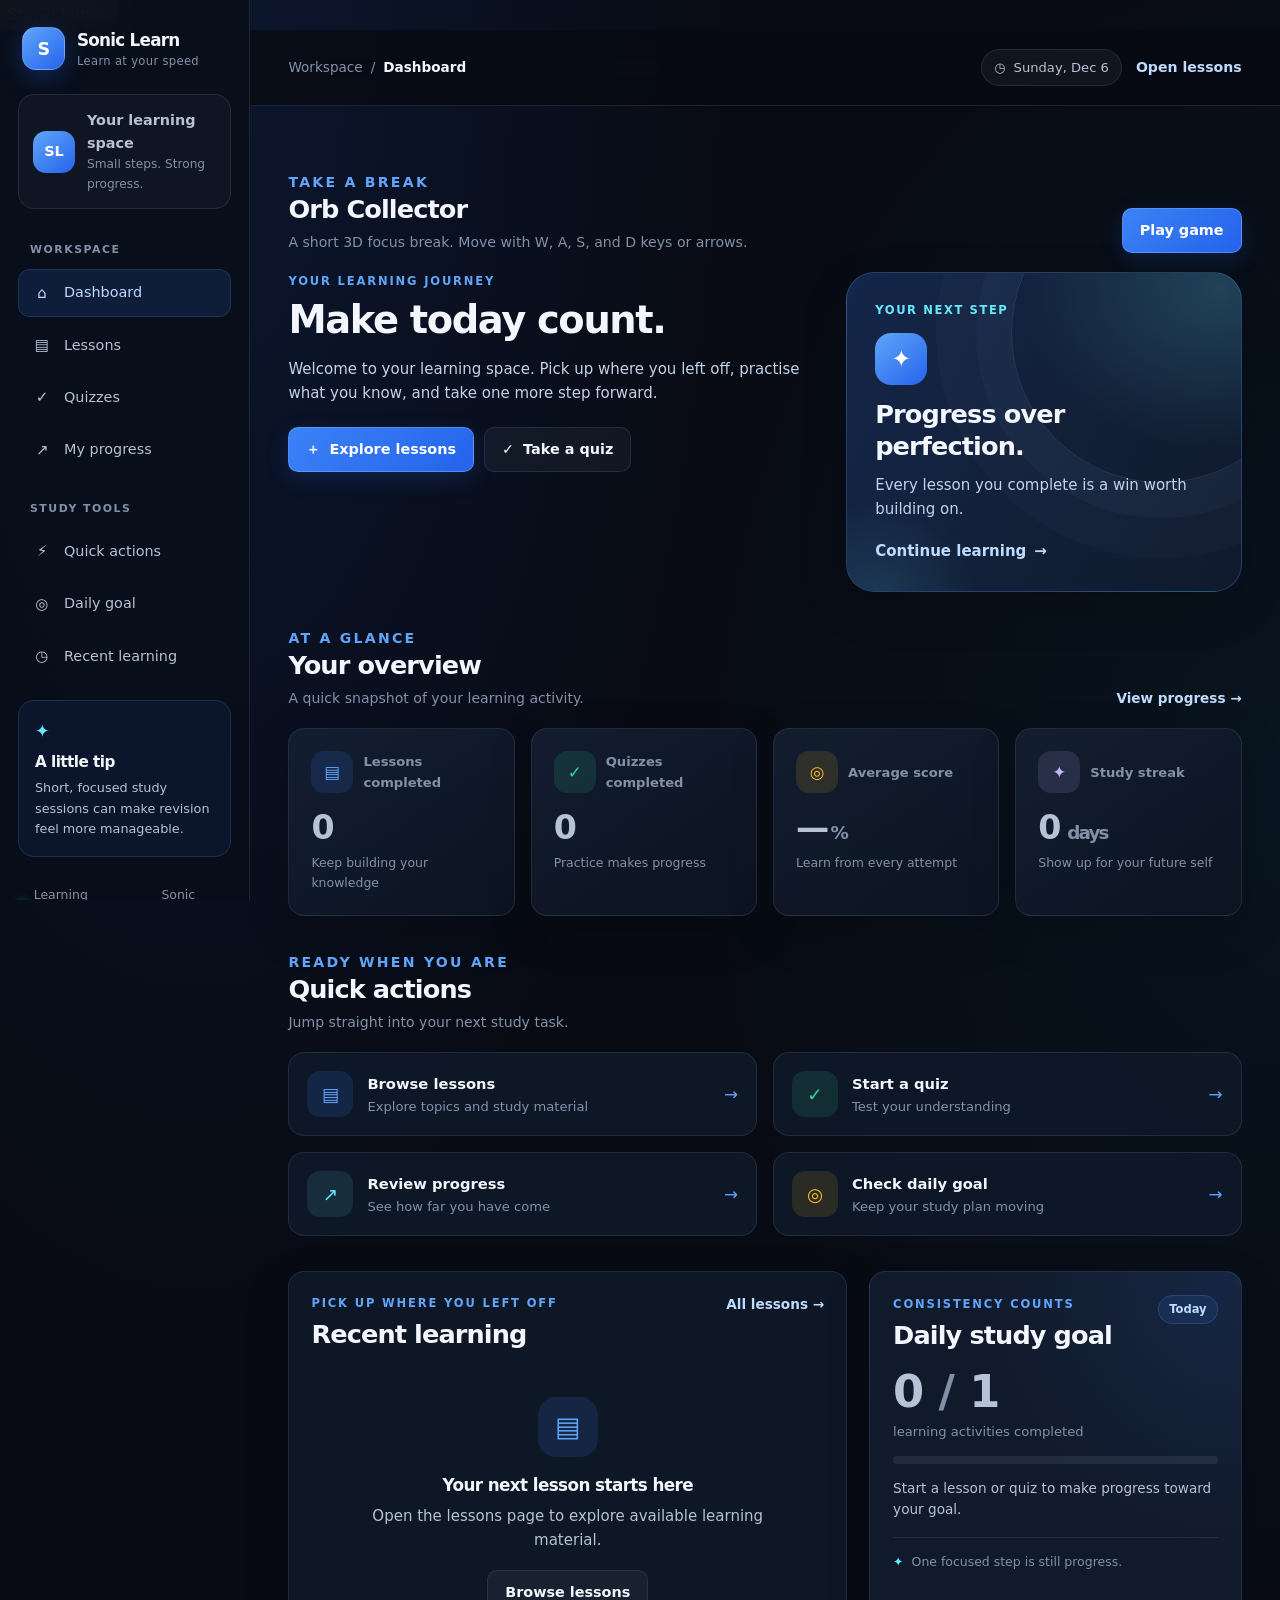
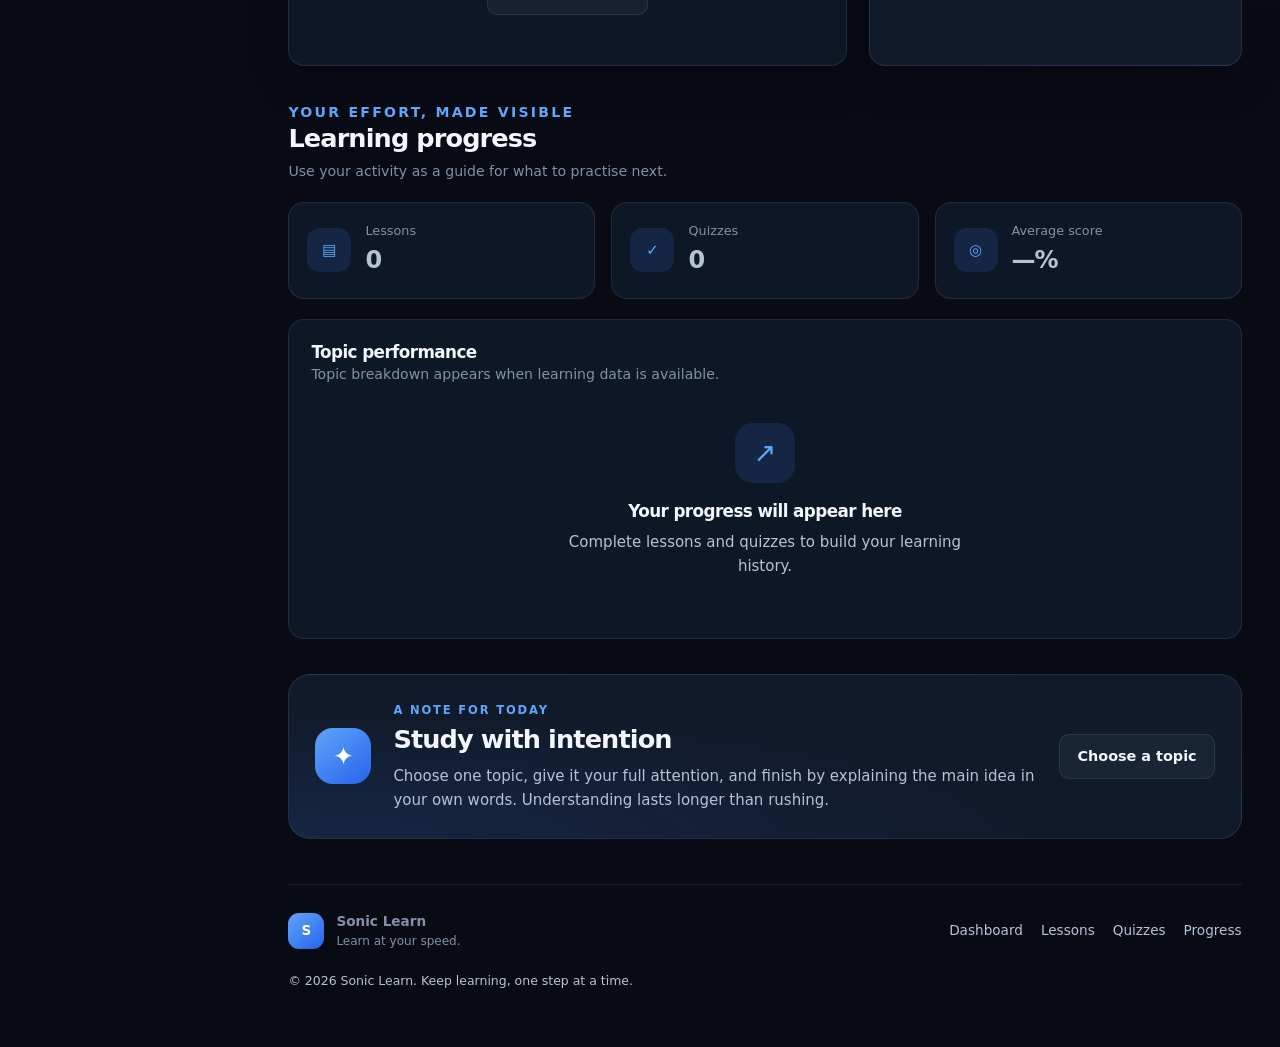
==== commit 87592457: "Add a button to the HTML body" ====
--- a/index.html
+++ b/index.html
@@ -1,6 +1,11 @@
 <!DOCTYPE html>
 <html lang="en">
 <head>
+    <style>
+        button:hover{
+            background-color: yellow;
+        }
+    </style>
     <!--
         SONIC LEARN — Dashboard
         File: index.html
@@ -83,6 +88,7 @@
         - Decorative symbols are hidden from assistive technology.
     -->
 <body>
+    <button>Stupid button</button>
     <!-- Accessibility: skip directly to the main page content. -->
     <a class="skip-link" href="#main-content">Skip to main content</a>
 
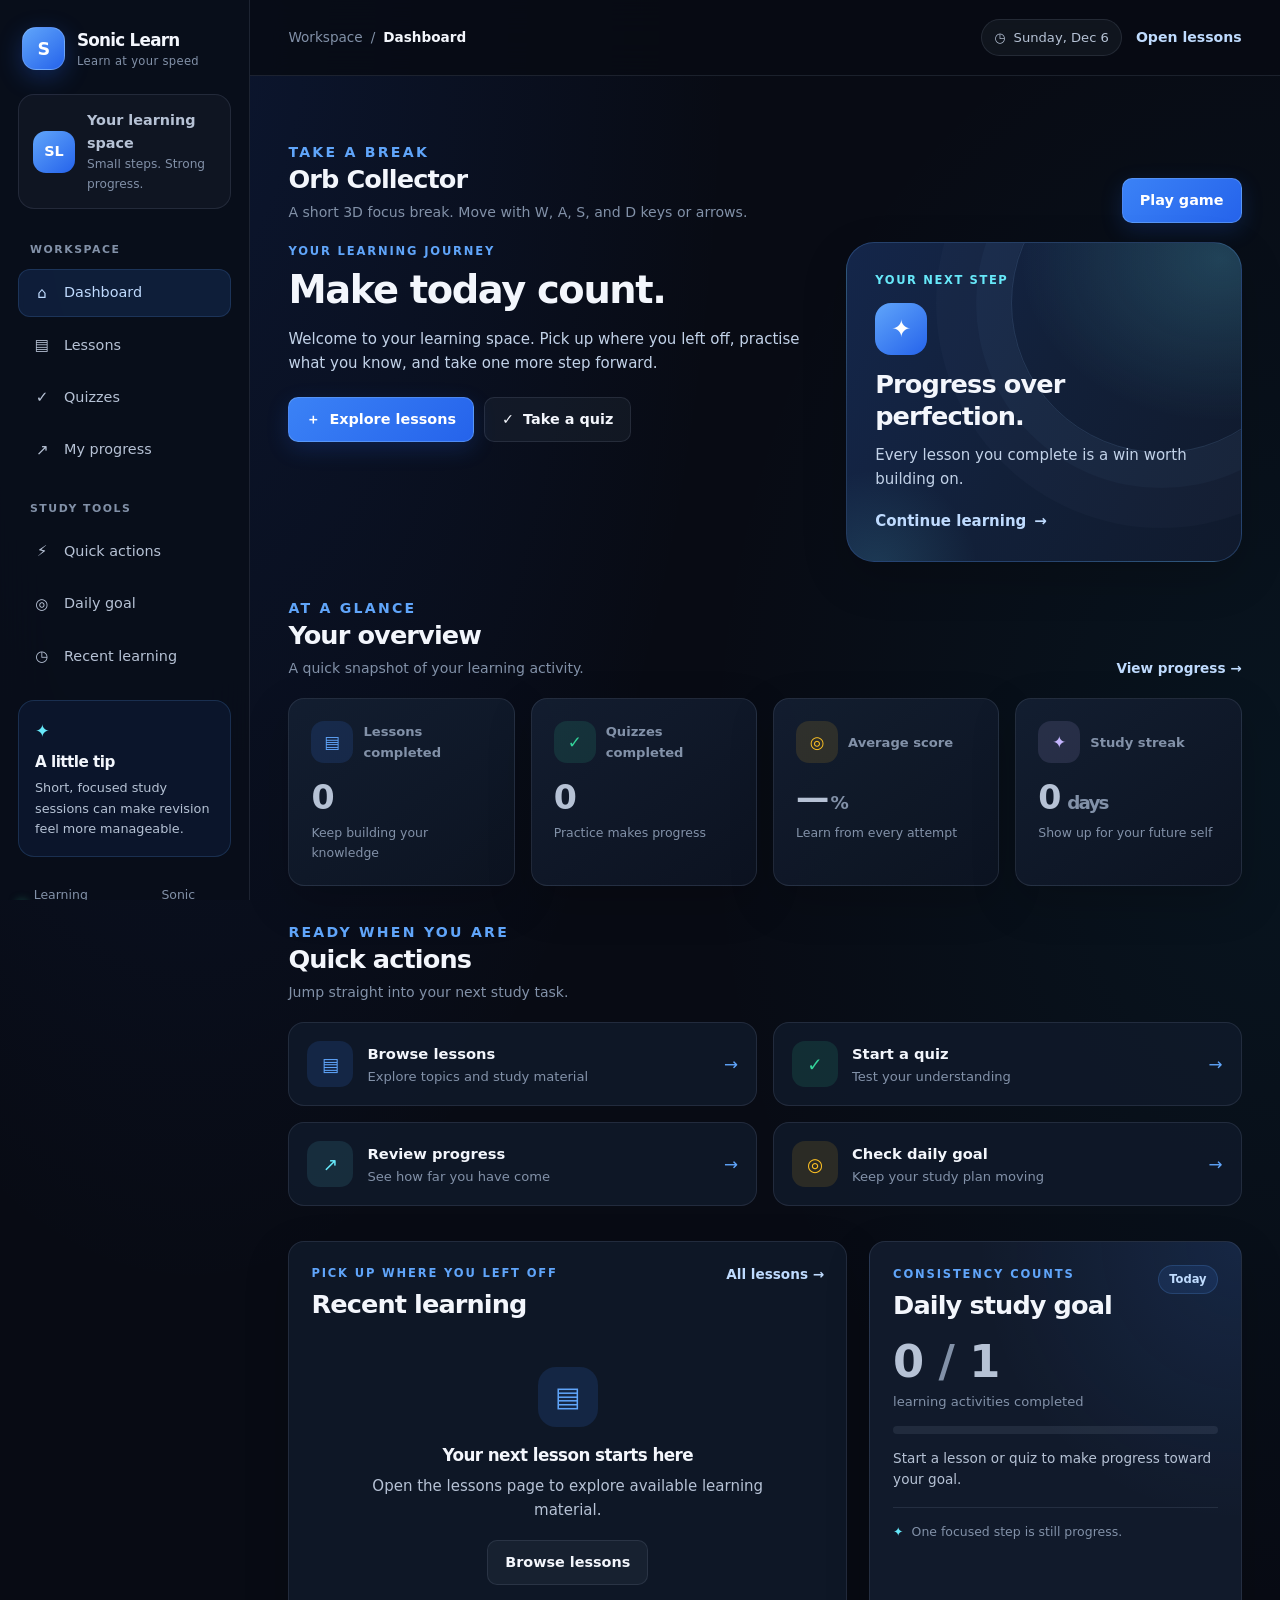
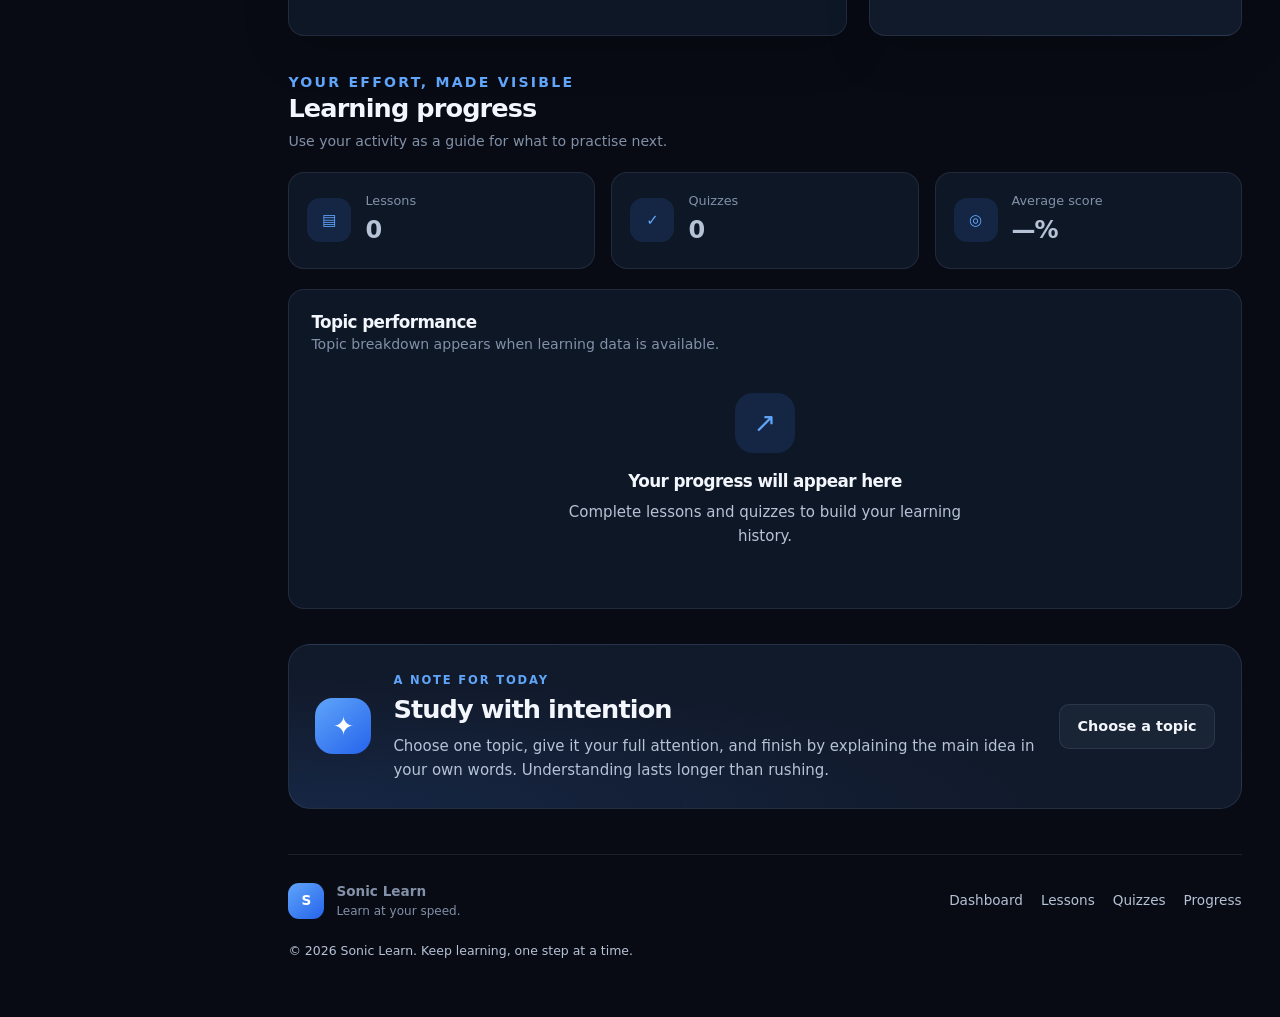
==== commit 225c6ffe: "Remove button hover style and button element Removed inline styles for button hover effect and a but" ====
--- a/index.html
+++ b/index.html
@@ -1,11 +1,6 @@
 <!DOCTYPE html>
 <html lang="en">
 <head>
-    <style>
-        button:hover{
-            background-color: yellow;
-        }
-    </style>
     <!--
         SONIC LEARN — Dashboard
         File: index.html
@@ -88,7 +83,6 @@
         - Decorative symbols are hidden from assistive technology.
     -->
 <body>
-    <button>Stupid button</button>
     <!-- Accessibility: skip directly to the main page content. -->
     <a class="skip-link" href="#main-content">Skip to main content</a>
 
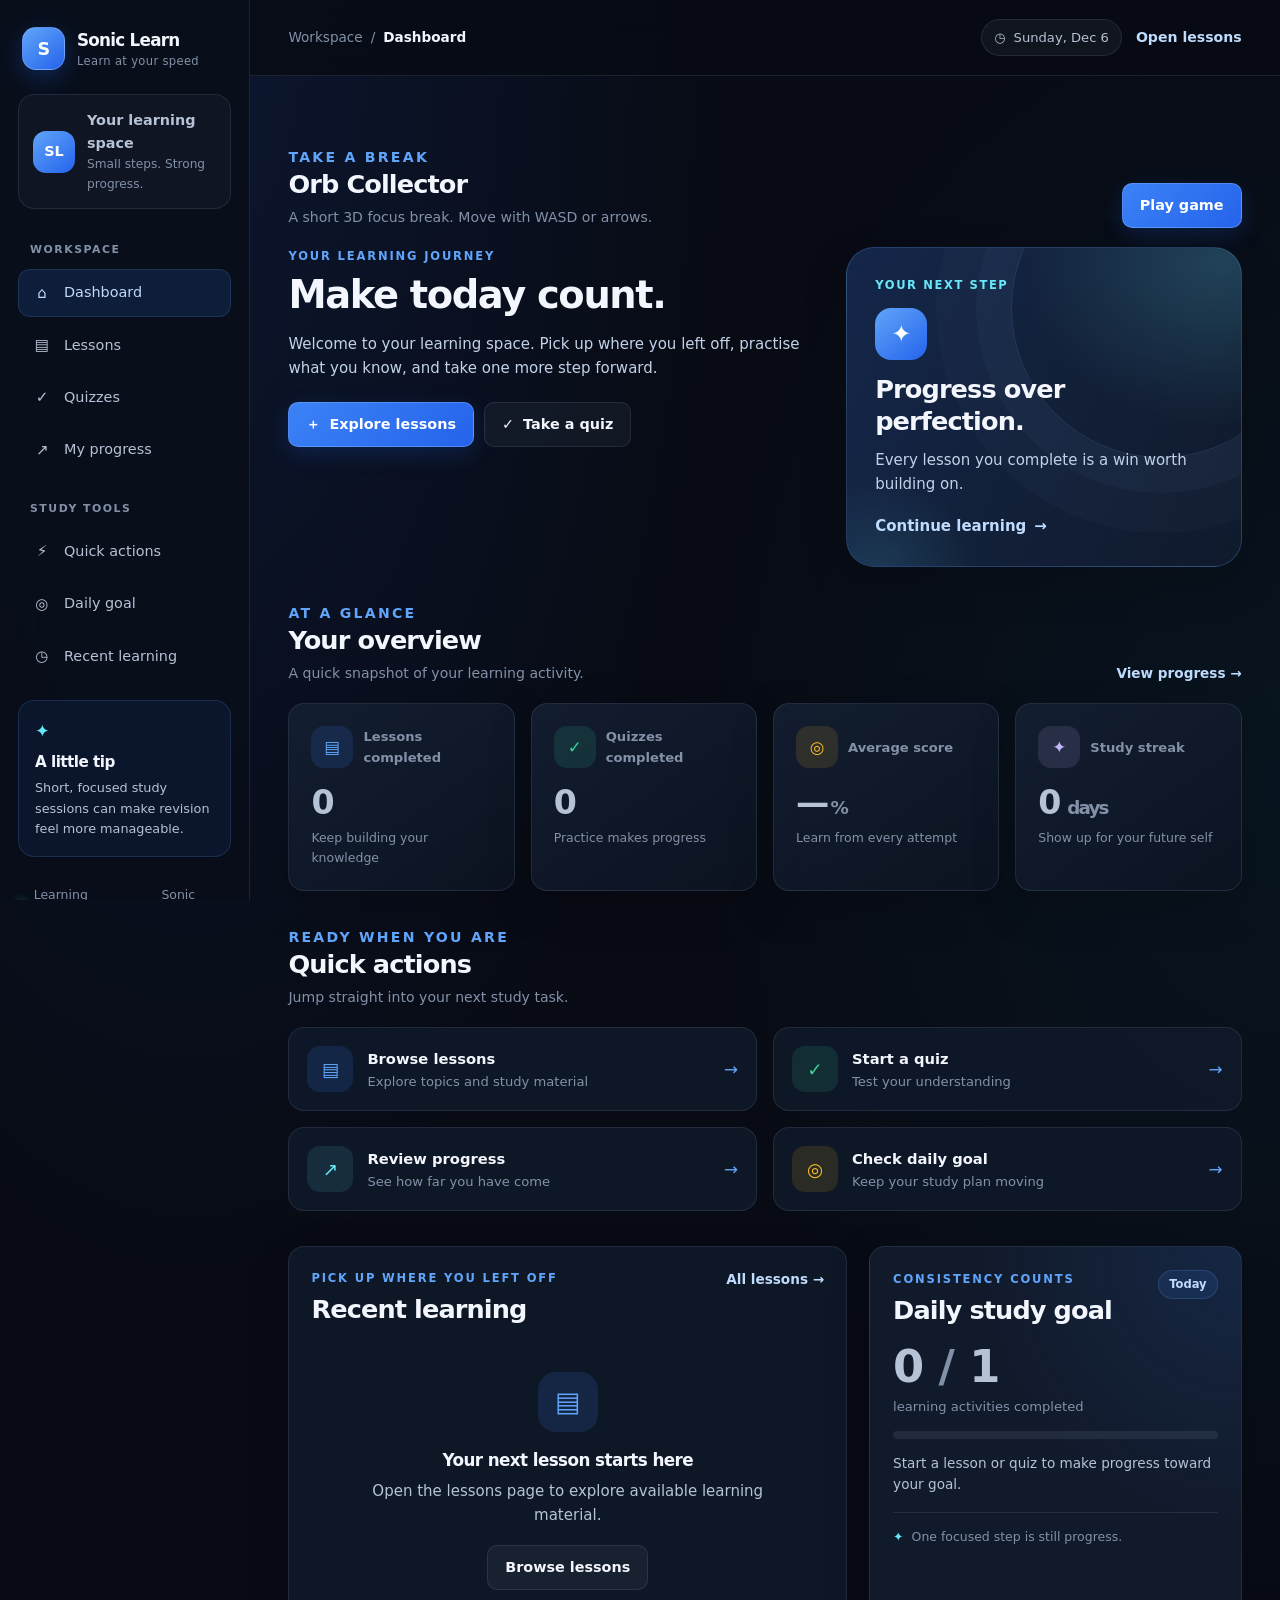
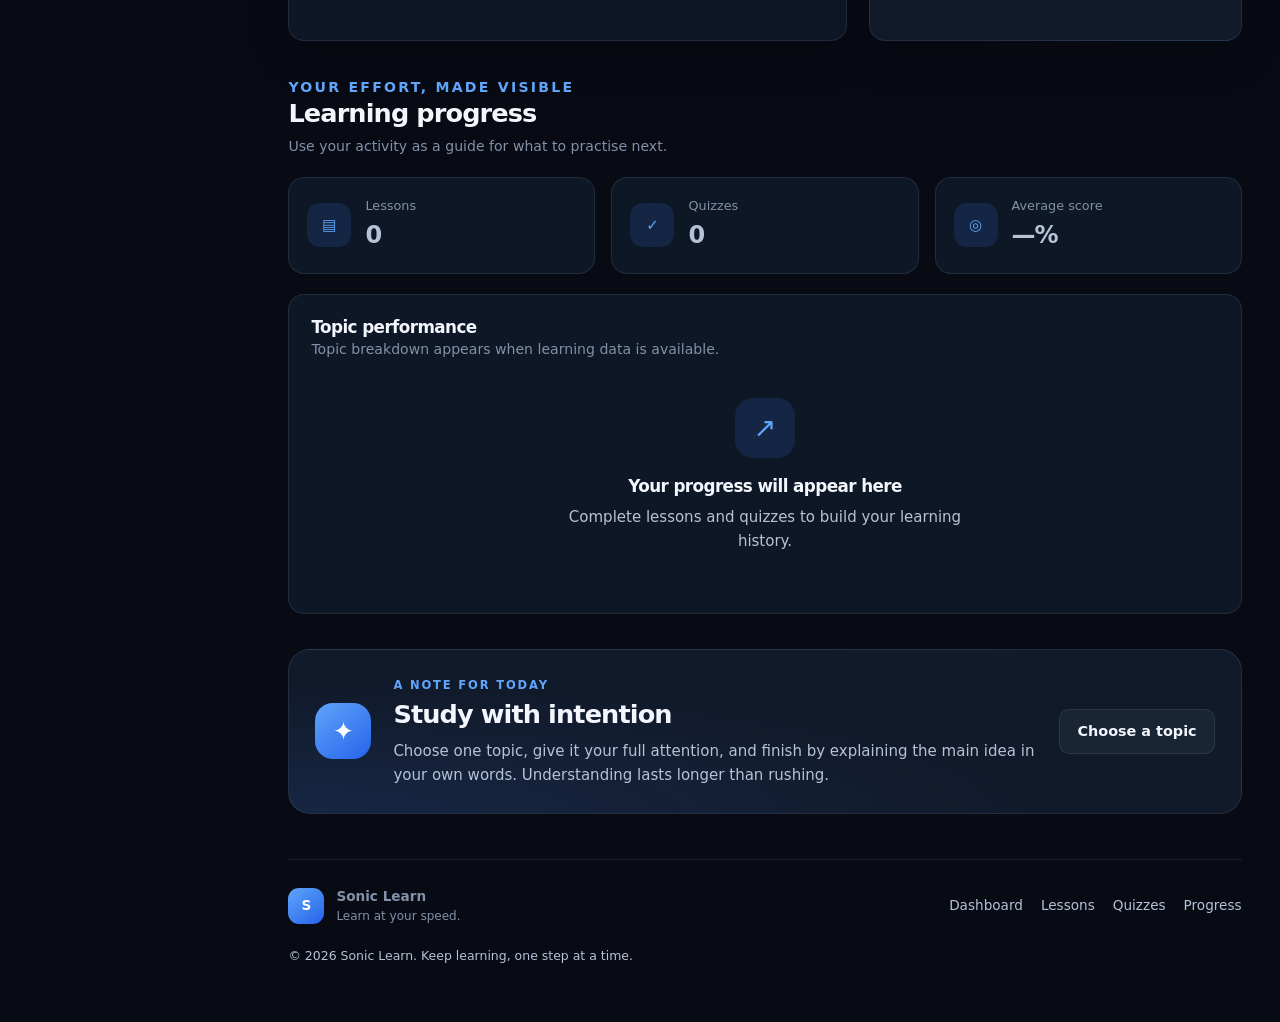
==== commit 823be237: "Finalised changes on game orb collector" ====
--- a/index.html
+++ b/index.html
@@ -66,12 +66,14 @@
 
     <!-- External stylesheet: keep all design rules in this file -->
     <link rel="stylesheet" href="css/style.css">
+    <link rel="stylesheet" href="css/game.css">
 
     <!-- No favicon path is declared until a real icon file exists in the repository. -->
 
     <!-- Application logic loads after the HTML has been parsed. -->
     <script src="js/app.js" defer></script>
     <script src="js/progress.js" defer></script>
+    <script src="js/game.js" defer></script>
 </head>
 
 
@@ -211,48 +213,55 @@
             <!-- Main content -->
             <main class="main-content" id="main-content" tabindex="-1">
                 <div class="page-content">
-                    <!-- =========== MINI GAME: ORB COLLECTOR =============-->
-                     <section class="dashboard-section game-section" id="game-section" aria-labelledby="game-title">
-                        <div class="section-heading">
-                            <div>
-                                <p class="eyebrow">TAKE A BREAK</p>
-                                <h2 id="game-title">Orb Collector</h2>
-                            <p class="section-description">A short 3D focus break. Move with W, A, S, and D keys or arrows.</p>
-                        </div>
-                        <button class="button button-primary" id="game-launch" type="button">
-                            Play game
-                        </button>
-                        </div>
-
-                        <div class="game-shell" id="game-shell" hidden>
-                            <div class="game-frame">
-                                <canvas id="gamecanvas" aria-label="Orb Collector 3D game canvas"></canvas>
-
-                                <div class="game-hud" aria-hidden="true">
-                                    <div class="game-hud-item">
-                                        <span class="game-hud-label">Score</span>
-                                        <span class="game-hud-value" id="game-score">0</span>
-                                    </div>
-                                    <div class="game-hud-item">
-                                        <span class="game-hud-label">Time</span>
-                                        <span class="game-hud-value" id="game-time">30</span>
-                                    </div>
-                                </div>
-                                <div class="game-overlay" id="game-overlay">
-                                    <div class="game-overlay-card">
-                                        <p class="eyebrow" id="game-overlay-eyebrow">READY?</p>
-                                        <h3 id="game-overlay-title">Collect the glowing orbs</h3>
-                                        <p id="game-overlay-text">
-                                            Use <strong> WASD</strong> or the <strong>arrow keys</strong> to move.
-                                            Grab as many orbs as you can in 30 seconds.
-                                        </p>
-                                        <div class="game-overlay-actions">
-                                            <button class="button button-primary"></button>
+ <!-- ============ MINI-GAME: ORB COLLECTOR ============ -->
+<section class="dashboard-section game-section" id="game-section" aria-labelledby="game-title">
+    <div class="section-heading">
+        <div>
+            <p class="eyebrow">TAKE A BREAK</p>
+            <h2 id="game-title">Orb Collector</h2>
+            <p class="section-description">A short 3D focus break. Move with WASD or arrows.</p>
+        </div>
+        <button class="button button-primary" id="game-launch" type="button">
+            Play game
+        </button>
+    </div>
+
+    <div class="game-shell" id="game-shell" hidden>
+        <div class="game-frame">
+            <canvas id="game-canvas" aria-label="Orb Collector 3D game canvas"></canvas>
+
+            <div class="game-hud" aria-hidden="true">
+                <div class="game-hud-item">
+                    <span class="game-hud-label">Score</span>
+                    <span class="game-hud-value" id="game-score">0</span>
+                </div>
+                <div class="game-hud-item">
+                    <span class="game-hud-label">Time</span>
+                    <span class="game-hud-value" id="game-time">30</span>
+                </div>
+            </div>
+
+            <div class="game-overlay" id="game-overlay">
+                <div class="game-overlay-card">
+                    <p class="eyebrow" id="game-overlay-eyebrow">READY?</p>
+                    <h3 id="game-overlay-title">Collect the glowing orbs</h3>
+                    <p id="game-overlay-text">
+                        Use <strong>WASD</strong> or the <strong>arrow keys</strong> to move.
+                        Grab as many orbs as you can in 30 seconds.
+                    </p>
+                    <div class="game-overlay-actions">
+                                        <button class="button button-primary" id="game-start" type="button">
+                                            Start
+                                            </button>
+                                            <button class="button button-secondary" id="game-close" type="button">
+                                            Close
+                                            </button>
                                         </div>
                                     </div>
                                 </div>
                             </div>
                         </div>
+                    </section>         
                     <!-- Welcome / hero -->
                     <section class="welcome-section" aria-labelledby="welcome-title">
                         <div class="welcome-copy">
--- a/css/game.css
+++ b/css/game.css
@@ -0,0 +1,144 @@
+/* =========================================================
+   SONIC LEARN — Orb Collector game styles
+   File: css/game.css
+   Loaded only when the game section exists (see game.js)
+   ========================================================= */
+
+.game-section {
+  margin-top: 40px;
+}
+
+.game-shell {
+  margin-top: 18px;
+  animation: gameShellIn 240ms ease-out;
+}
+
+@keyframes gameShellIn {
+  from { opacity: 0; transform: translateY(8px); }
+  to   { opacity: 1; transform: translateY(0); }
+}
+
+.game-frame {
+  position: relative;
+  width: 100%;
+  aspect-ratio: 16 / 9;
+  min-height: 320px;
+  overflow: hidden;
+  background: radial-gradient(ellipse at 50% 20%, #16233f, #070b14 70%);
+  border: 1px solid rgba(96, 165, 250, 0.28);
+  border-radius: var(--radius-lg);
+  box-shadow: 0 24px 60px rgba(0, 0, 0, 0.45);
+}
+
+#game-canvas {
+  display: block;
+  width: 100%;
+  height: 100%;
+}
+
+/* ---------- HUD ---------- */
+.game-hud {
+  position: absolute;
+  top: 14px;
+  left: 14px;
+  right: 14px;
+  display: flex;
+  justify-content: space-between;
+  gap: 12px;
+  pointer-events: none;
+}
+
+.game-hud-item {
+  display: flex;
+  flex-direction: column;
+  gap: 2px;
+  padding: 8px 14px;
+  background: rgba(8, 11, 20, 0.72);
+  border: 1px solid var(--border);
+  border-radius: 12px;
+  backdrop-filter: blur(10px);
+  -webkit-backdrop-filter: blur(10px);
+}
+
+.game-hud-label {
+  color: var(--muted);
+  font-size: 0.68rem;
+  font-weight: 700;
+  letter-spacing: 0.14em;
+  text-transform: uppercase;
+}
+
+.game-hud-value {
+  color: var(--text);
+  font-size: 1.15rem;
+  font-weight: 800;
+  letter-spacing: -0.03em;
+  font-variant-numeric: tabular-nums;
+}
+
+/* ---------- Overlay ---------- */
+.game-overlay {
+  position: absolute;
+  inset: 0;
+  display: grid;
+  place-items: center;
+  padding: 24px;
+  background: rgba(4, 7, 14, 0.72);
+  backdrop-filter: blur(6px);
+  -webkit-backdrop-filter: blur(6px);
+  transition: opacity var(--transition);
+}
+
+.game-overlay[hidden] {
+  display: none;
+}
+
+.game-overlay-card {
+  max-width: 460px;
+  padding: 26px;
+  text-align: center;
+  background: var(--surface-glass);
+  border: 1px solid var(--border);
+  border-radius: var(--radius-lg);
+  box-shadow: 0 18px 45px rgba(0, 0, 0, 0.5);
+}
+
+.game-overlay-card h3 {
+  margin: 6px 0 10px;
+  font-size: 1.3rem;
+}
+
+.game-overlay-card p {
+  margin-bottom: 20px;
+  color: var(--text-soft);
+  font-size: 0.92rem;
+}
+
+.game-overlay-card strong {
+  color: #bfdbfe;
+}
+
+.game-overlay-actions {
+  display: flex;
+  justify-content: center;
+  gap: 10px;
+  flex-wrap: wrap;
+}
+
+/* ---------- Responsive ---------- */
+@media (max-width: 760px) {
+  .game-frame {
+    aspect-ratio: 4 / 5;
+    min-height: 380px;
+  }
+  .game-overlay-card {
+    padding: 20px;
+  }
+  .game-overlay-actions .button {
+    width: 100%;
+  }
+}
+
+@media (prefers-reduced-motion: reduce) {
+  .game-shell { animation: none; }
+}
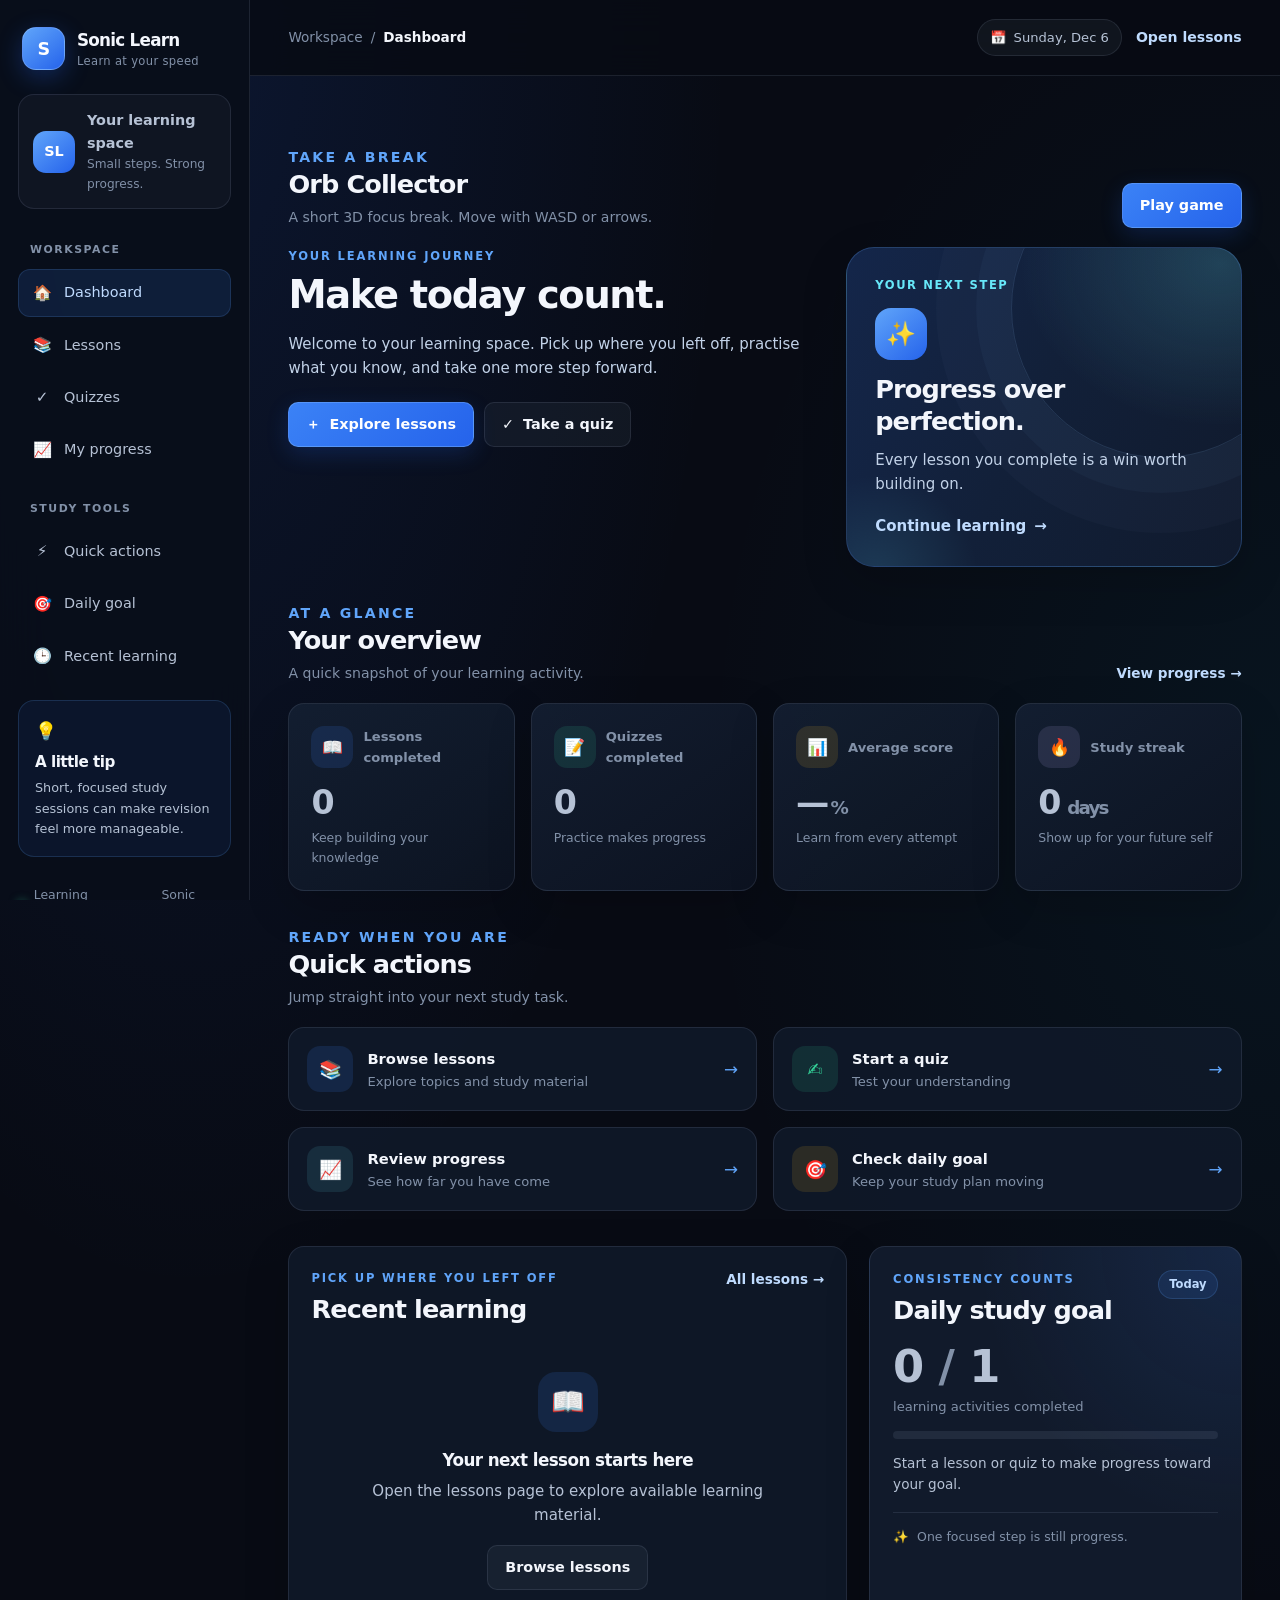
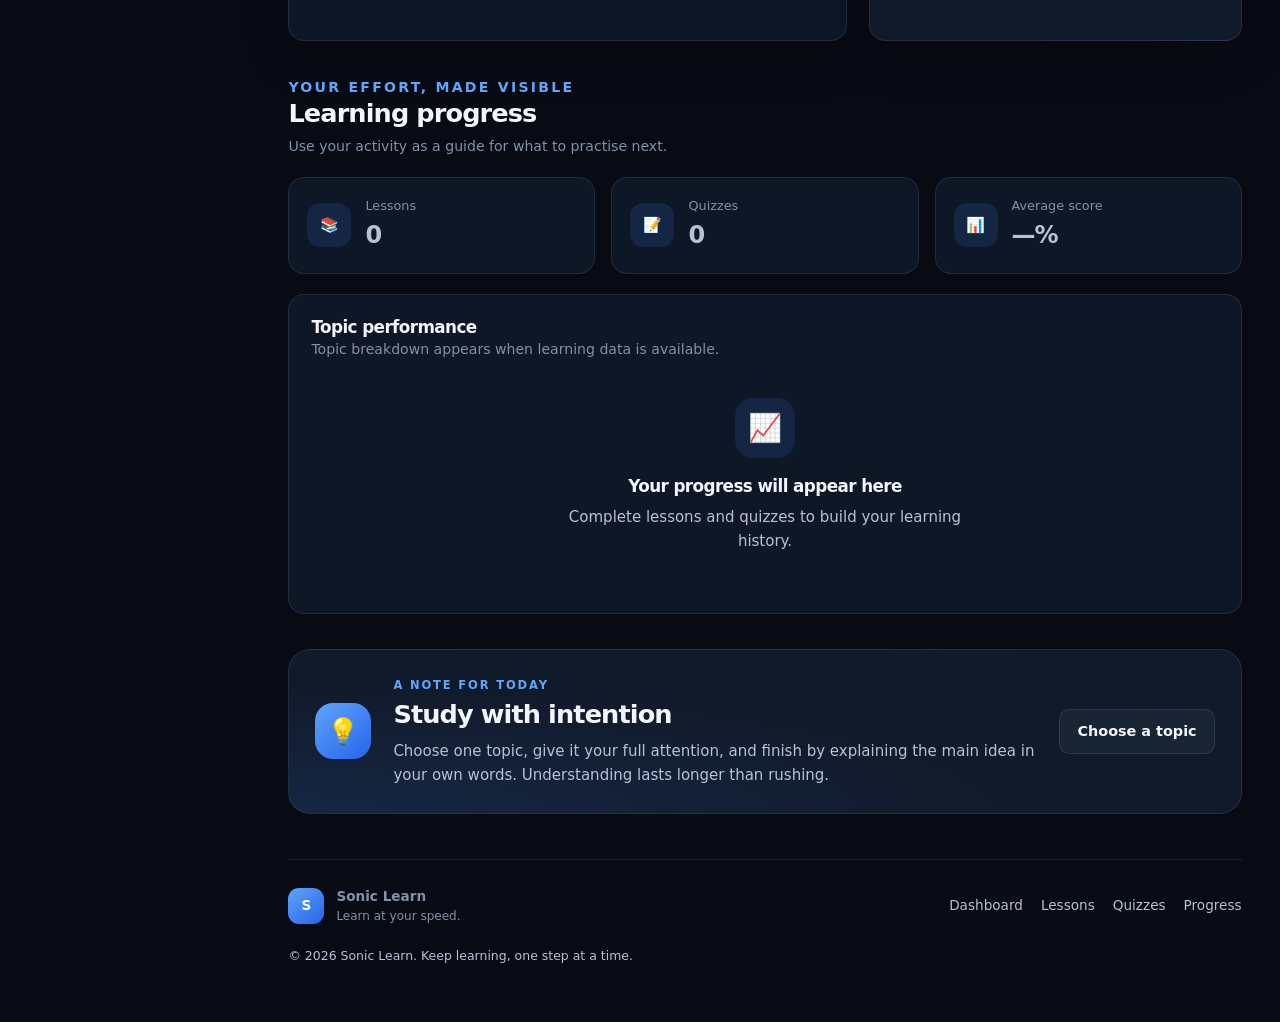
==== commit fdc8f577: "Updated lessons.html and lessons.js" ====
--- a/index.html
+++ b/index.html
@@ -132,11 +132,11 @@
             <nav class="navigation" aria-label="Main navigation">
                 <p class="nav-heading">Workspace</p>
                 <a class="nav-link active" href="index.html" aria-current="page">
-                    <span class="nav-icon" aria-hidden="true">⌂</span>
+                    <span class="nav-icon" aria-hidden="true">🏠</span>
                     <span>Dashboard</span>
                 </a>
                 <a class="nav-link" href="lessons.html">
-                    <span class="nav-icon" aria-hidden="true">▤</span>
+                    <span class="nav-icon" aria-hidden="true">📚</span>
                     <span>Lessons</span>
                 </a>
                 <a class="nav-link" href="quiz.html">
@@ -144,7 +144,7 @@
                     <span>Quizzes</span>
                 </a>
                 <a class="nav-link" href="#progress-section" id="progress-nav">
-                    <span class="nav-icon" aria-hidden="true">↗</span>
+                    <span class="nav-icon" aria-hidden="true">📈</span>
                     <span>My progress</span>
                 </a>
 
@@ -154,11 +154,11 @@
                     <span>Quick actions</span>
                 </a>
                 <a class="nav-link" href="#goal-panel">
-                    <span class="nav-icon" aria-hidden="true">◎</span>
+                    <span class="nav-icon" aria-hidden="true">🎯</span>
                     <span>Daily goal</span>
                 </a>
                 <a class="nav-link" href="#recent-learning">
-                    <span class="nav-icon" aria-hidden="true">◷</span>
+                    <span class="nav-icon" aria-hidden="true">🕒</span>
                     <span>Recent learning</span>
                 </a>
             </nav>
@@ -166,7 +166,7 @@
             <div class="sidebar-spacer" aria-hidden="true"></div>
 
             <section class="sidebar-tip" aria-labelledby="sidebar-tip-title">
-                <div class="sidebar-tip-icon" aria-hidden="true">✦</div>
+                <div class="sidebar-tip-icon" aria-hidden="true">💡</div>
                 <h2 id="sidebar-tip-title">A little tip</h2>
                 <p>Short, focused study sessions can make revision feel more manageable.</p>
             </section>
@@ -203,7 +203,7 @@
 
                 <div class="topbar-right">
                     <div class="today-label">
-                        <span class="today-label-icon" aria-hidden="true">◷</span>
+                        <span class="today-label-icon" aria-hidden="true">📅</span>
                         <time id="today-date" datetime="">Today</time>
                     </div>
                     <a class="topbar-link" href="lessons.html">Open lessons</a>
@@ -288,7 +288,7 @@
                             <div class="hero-decoration hero-decoration-two" aria-hidden="true"></div>
                             <div class="hero-card-content">
                                 <span class="hero-label">YOUR NEXT STEP</span>
-                                <div class="hero-symbol" aria-hidden="true">✦</div>
+                                <div class="hero-symbol" aria-hidden="true">✨</div>
                                 <h2>Progress over perfection.</h2>
                                 <p>Every lesson you complete is a win worth building on.</p>
                                 <a class="hero-link" href="#recent-learning">
@@ -320,7 +320,7 @@
                         <div class="stats-grid">
                             <article class="stat-card stat-card-lessons">
                                 <div class="stat-card-top">
-                                    <span class="stat-icon" aria-hidden="true">▤</span>
+                                    <span class="stat-icon" aria-hidden="true">📖</span>
                                     <span class="stat-label">Lessons completed</span>
                                 </div>
                                 <p class="stat-value" id="lessons-completed" aria-live="polite">0</p>
@@ -329,7 +329,7 @@
 
                             <article class="stat-card stat-card-quizzes">
                                 <div class="stat-card-top">
-                                    <span class="stat-icon" aria-hidden="true">✓</span>
+                                    <span class="stat-icon" aria-hidden="true">📝</span>
                                     <span class="stat-label">Quizzes completed</span>
                                 </div>
                                 <p class="stat-value" id="quizzes-completed" aria-live="polite">0</p>
@@ -338,7 +338,7 @@
 
                             <article class="stat-card stat-card-score">
                                 <div class="stat-card-top">
-                                    <span class="stat-icon" aria-hidden="true">◎</span>
+                                    <span class="stat-icon" aria-hidden="true">📊</span>
                                     <span class="stat-label">Average score</span>
                                 </div>
                                 <p class="stat-value"><span id="average-score">—</span><span class="stat-unit">%</span></p>
@@ -347,7 +347,7 @@
 
                             <article class="stat-card stat-card-streak">
                                 <div class="stat-card-top">
-                                    <span class="stat-icon" aria-hidden="true">✦</span>
+                                    <span class="stat-icon" aria-hidden="true">🔥</span>
                                     <span class="stat-label">Study streak</span>
                                 </div>
                                 <p class="stat-value"><span id="study-streak">0</span><span class="stat-unit"> days</span></p>
@@ -373,7 +373,7 @@
 
                         <div class="quick-actions-grid">
                             <a class="quick-action quick-action-lessons" href="lessons.html">
-                                <span class="quick-action-icon" aria-hidden="true">▤</span>
+                                <span class="quick-action-icon" aria-hidden="true">📚</span>
                                 <span class="quick-action-copy">
                                     <span class="quick-action-title">Browse lessons</span>
                                     <span class="quick-action-description">Explore topics and study material</span>
@@ -382,7 +382,7 @@
                             </a>
 
                             <a class="quick-action quick-action-quiz" href="quiz.html">
-                                <span class="quick-action-icon" aria-hidden="true">✓</span>
+                                <span class="quick-action-icon" aria-hidden="true">✍️</span>
                                 <span class="quick-action-copy">
                                     <span class="quick-action-title">Start a quiz</span>
                                     <span class="quick-action-description">Test your understanding</span>
@@ -391,7 +391,7 @@
                             </a>
 
                             <a class="quick-action quick-action-progress" href="#progress-section" id="view-progress">
-                                <span class="quick-action-icon" aria-hidden="true">↗</span>
+                                <span class="quick-action-icon" aria-hidden="true">📈</span>
                                 <span class="quick-action-copy">
                                     <span class="quick-action-title">Review progress</span>
                                     <span class="quick-action-description">See how far you have come</span>
@@ -400,7 +400,7 @@
                             </a>
 
                             <a class="quick-action quick-action-goal" href="#goal-panel">
-                                <span class="quick-action-icon" aria-hidden="true">◎</span>
+                                <span class="quick-action-icon" aria-hidden="true">🎯</span>
                                 <span class="quick-action-copy">
                                     <span class="quick-action-title">Check daily goal</span>
                                     <span class="quick-action-description">Keep your study plan moving</span>
@@ -427,7 +427,7 @@
 
                             <div class="recent-lessons-list" id="recent-lessons" aria-live="polite" aria-busy="false">
                                 <div class="empty-state">
-                                    <span class="empty-state-icon" aria-hidden="true">▤</span>
+                                    <span class="empty-state-icon" aria-hidden="true">📖</span>
                                     <h3>Your next lesson starts here</h3>
                                     <p>Open the lessons page to explore available learning material.</p>
                                     <a class="button button-secondary" href="lessons.html">Browse lessons</a>
@@ -477,7 +477,7 @@
                             </p>
 
                             <div class="goal-footer">
-                                <span class="goal-footer-icon" aria-hidden="true">✦</span>
+                                <span class="goal-footer-icon" aria-hidden="true">✨</span>
                                 <span>One focused step is still progress.</span>
                             </div>
                         </section>
@@ -501,21 +501,21 @@
 
                         <div class="progress-summary-grid" id="progress-summary">
                             <article class="progress-summary-card">
-                                <span class="progress-summary-icon" aria-hidden="true">▤</span>
+                                <span class="progress-summary-icon" aria-hidden="true">📚</span>
                                 <div>
                                     <p class="progress-summary-label">Lessons</p>
                                     <p class="progress-summary-value" id="progress-lessons-value">0</p>
                                 </div>
                             </article>
                             <article class="progress-summary-card">
-                                <span class="progress-summary-icon" aria-hidden="true">✓</span>
+                                <span class="progress-summary-icon" aria-hidden="true">📝</span>
                                 <div>
                                     <p class="progress-summary-label">Quizzes</p>
                                     <p class="progress-summary-value" id="progress-quizzes-value">0</p>
                                 </div>
                             </article>
                             <article class="progress-summary-card">
-                                <span class="progress-summary-icon" aria-hidden="true">◎</span>
+                                <span class="progress-summary-icon" aria-hidden="true">📊</span>
                                 <div>
                                     <p class="progress-summary-label">Average score</p>
                                     <p class="progress-summary-value"><span id="progress-average-value">—</span>%</p>
@@ -534,7 +534,7 @@
                             </div>
                             <div class="topic-performance" id="topic-performance" aria-live="polite">
                                 <div class="empty-state empty-state-compact">
-                                    <span class="empty-state-icon" aria-hidden="true">↗</span>
+                                    <span class="empty-state-icon" aria-hidden="true">📈</span>
                                     <h3>Your progress will appear here</h3>
                                     <p>Complete lessons and quizzes to build your learning history.</p>
                                 </div>
@@ -545,7 +545,7 @@
                     <!-- Study guidance -->
                     <section class="dashboard-section study-guidance" aria-labelledby="study-guidance-title">
                         <div class="guidance-card">
-                            <div class="guidance-icon" aria-hidden="true">✦</div>
+                            <div class="guidance-icon" aria-hidden="true">💡</div>
                             <div class="guidance-copy">
                                 <p class="eyebrow">A NOTE FOR TODAY</p>
                                 <h2 id="study-guidance-title">Study with intention</h2>
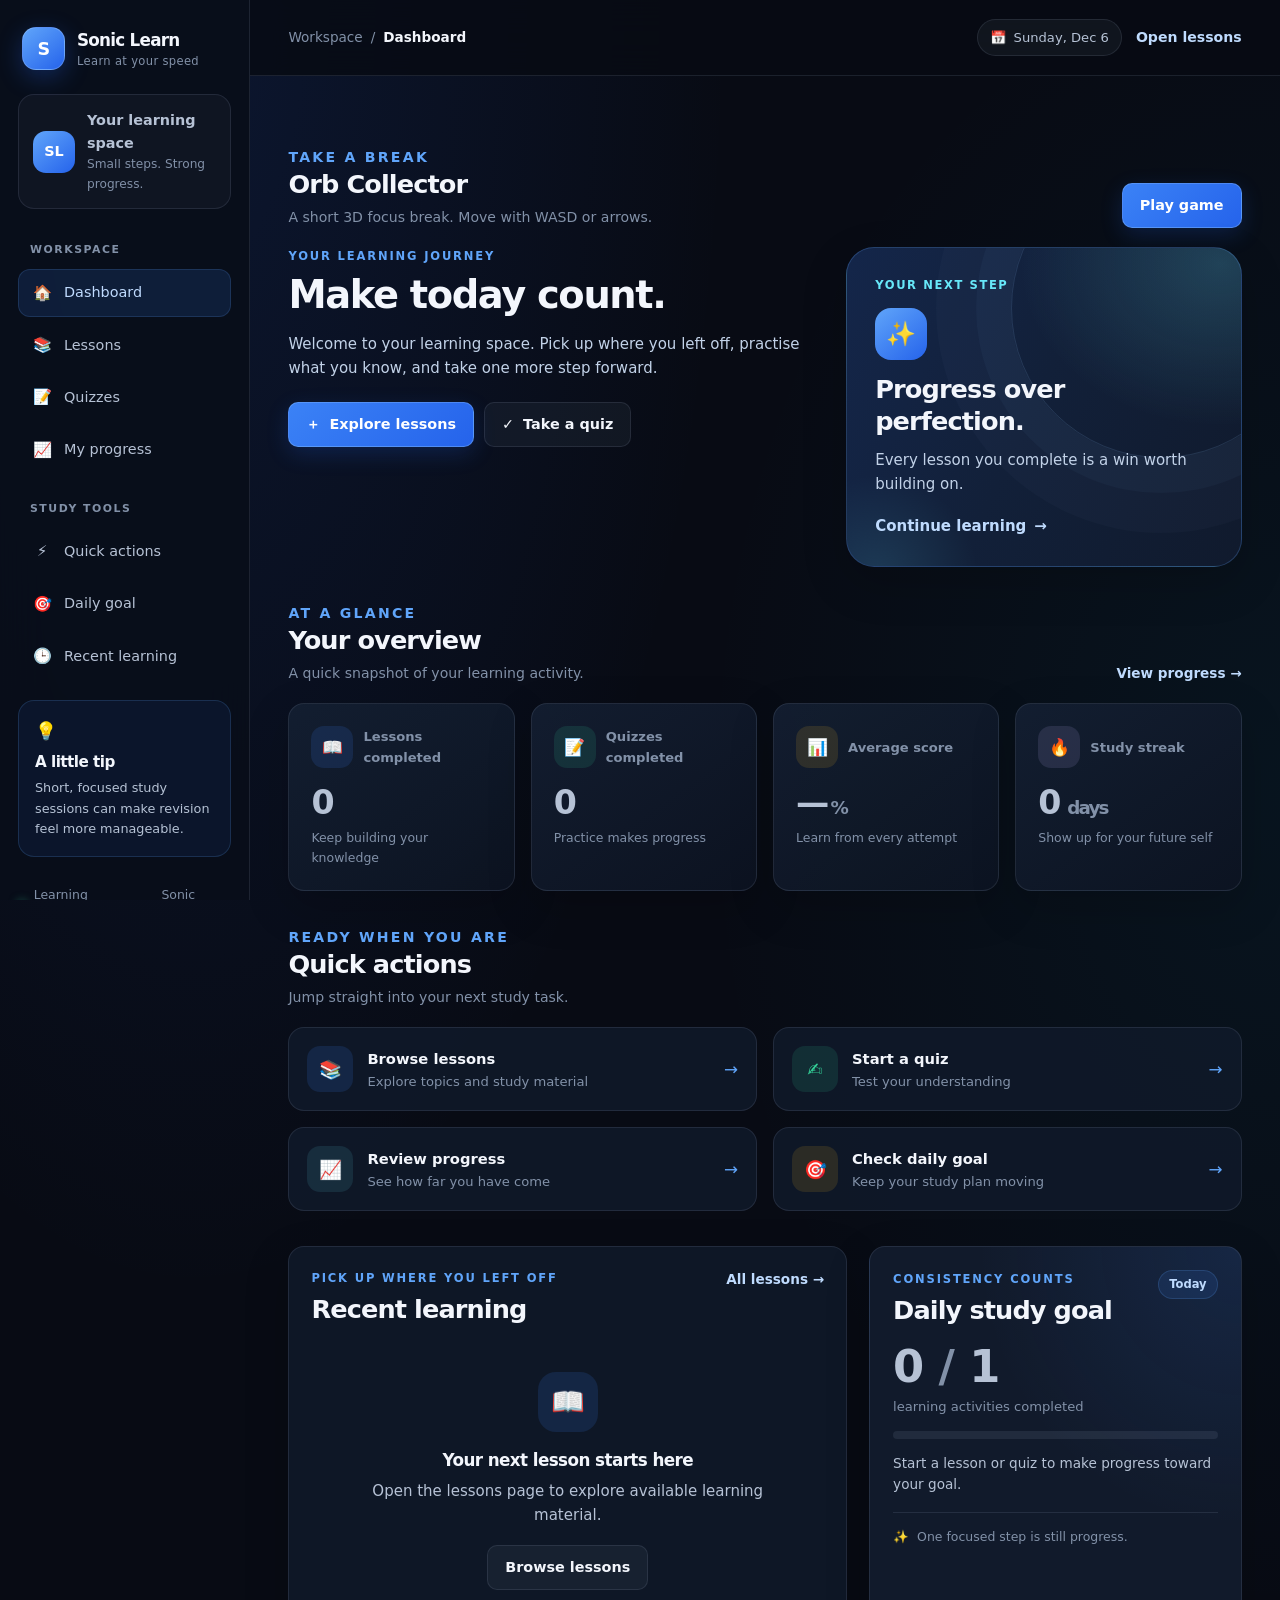
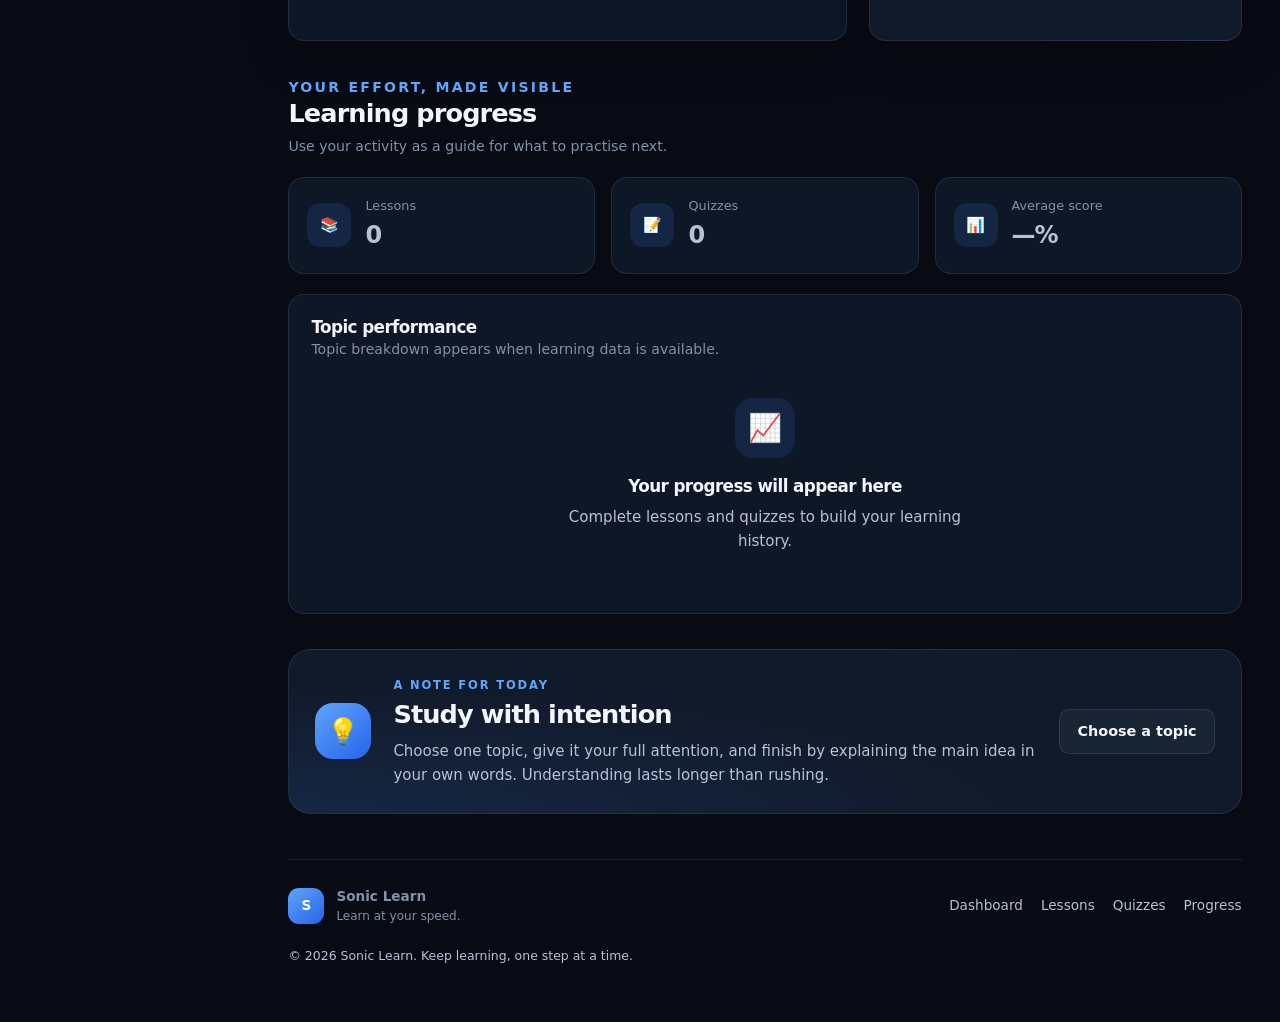
==== commit e008b0d9: "Final commit, bye bye to sonic learn" ====
--- a/index.html
+++ b/index.html
@@ -140,7 +140,7 @@
                     <span>Lessons</span>
                 </a>
                 <a class="nav-link" href="quiz.html">
-                    <span class="nav-icon" aria-hidden="true">✓</span>
+                    <span class="nav-icon" aria-hidden="true">📝</span>
                     <span>Quizzes</span>
                 </a>
                 <a class="nav-link" href="#progress-section" id="progress-nav">
